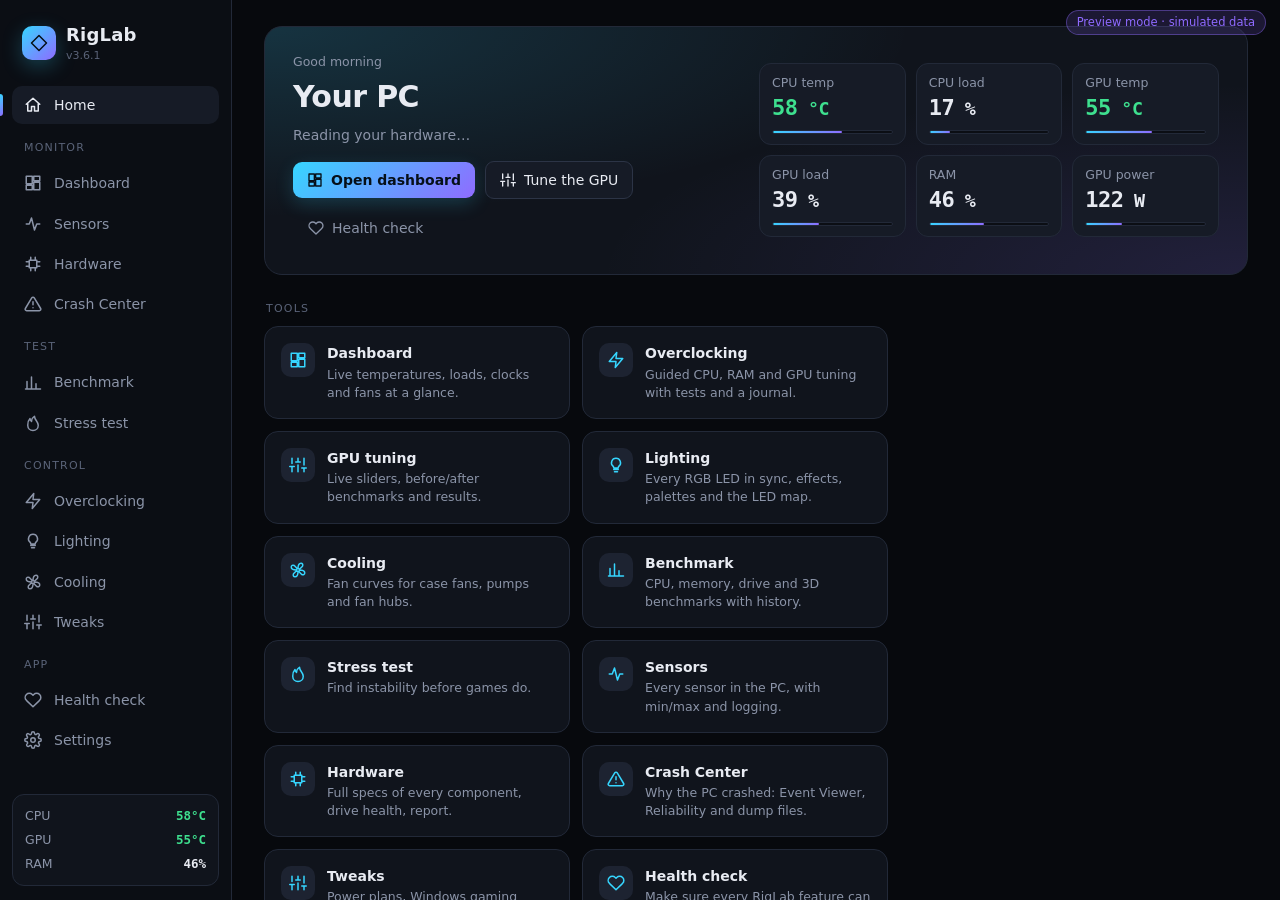
==== riglab/web/index.html @ 339cccaa "Import RigLab 3.6.1 and add CI and release pipelines Co-Authored-By: Claude Fable 5.2 <noreply@anthr" ====
<!DOCTYPE html>
<html lang="en">
<head>
<meta charset="utf-8">
<meta name="viewport" content="width=device-width, initial-scale=1">
<title>RigLab</title>
<link rel="stylesheet" href="app.css">
<script>
/* apply the saved theme before anything is drawn (no flash of the wrong theme) */
try { const t = JSON.parse(localStorage.getItem("riglab.theme") || "{}"); const m = t.theme === "system" ? (matchMedia("(prefers-color-scheme: light)").matches ? "light" : "dark") : (t.theme || "dark");
  document.documentElement.dataset.theme = m; document.documentElement.dataset.accent = t.accent || "cyan"; } catch (e) { document.documentElement.dataset.theme = "dark"; }
</script>
</head>
<body>
<script src="js/ui.js"></script>
<script src="js/demo.js"></script>
<script src="js/app.js"></script>
<script src="js/pages_home.js"></script>
<script src="js/pages_monitor.js"></script>
<script src="js/pages_tests.js"></script>
<script src="js/fx.js"></script>
<script src="js/pages_lighting.js"></script>
<script src="js/ledmap.js"></script>
<script src="js/pages_cooling.js"></script>
<script src="js/pages_system.js"></script>
<script src="js/pages_gputune.js"></script>
<script src="js/pages_oc.js"></script>
<script src="js/pages_crash.js"></script>
</body>
</html>
---- riglab/web/app.css ----
/* RigLab interface. Colours live in variables: dark is the default, [data-theme=light] and [data-accent=…] re-theme everything. */
:root {
  --bg: #07090d;
  --bg-2: #0b0e14;
  --panel: #10141c;
  --panel-2: #161b26;
  --panel-3: #1d2331;
  --line: #222938;
  --line-2: #2c3446;
  --text: #e8ebf2;
  --muted: #8b94a8;
  --faint: #5a6378;
  --accent: #36d6ff;
  --accent-2: #8f6bff;
  --accent-grad: linear-gradient(135deg, var(--accent) 0%, var(--accent-2) 100%);
  --accent-rgb: 54, 214, 255;
  --accent-2-rgb: 143, 107, 255;
  --on-accent: #061018;
  --good-rgb: 62, 224, 143;
  --warn-rgb: 255, 192, 70;
  --bad-rgb: 255, 92, 108;
  --bad-text: #ffb3bb;
  --card-glow: 0 0 0 1px rgba(var(--accent-rgb), .25);
  color-scheme: dark;
  --good: #3ee08f;
  --warn: #ffc046;
  --bad: #ff5c6c;
  --radius: 14px;
  --radius-s: 9px;
  --shadow: 0 10px 30px rgba(0, 0, 0, .35);
  --font: "Segoe UI Variable Text", "Segoe UI", Inter, system-ui, sans-serif;
  --mono: "Cascadia Mono", Consolas, ui-monospace, monospace;
}

* { box-sizing: border-box; }
html, body { margin: 0; height: 100%; background: var(--bg); color: var(--text); font: 14px/1.45 var(--font);
  -webkit-font-smoothing: antialiased; overflow: hidden; user-select: none; }
button, input, select { font: inherit; color: inherit; }
::-webkit-scrollbar { width: 10px; height: 10px; }
::-webkit-scrollbar-thumb { background: var(--line-2); border-radius: 10px; border: 2px solid var(--bg); }
::-webkit-scrollbar-track { background: transparent; }

/* ---------------------------------------------------------------- shell */
.shell { display: grid; grid-template-columns: 232px 1fr; height: 100vh; }
.sidebar { background: var(--bg-2); border-right: 1px solid var(--line); display: flex; flex-direction: column;
  padding: 18px 12px 14px; gap: 2px; }
.brand { display: flex; align-items: center; gap: 10px; padding: 4px 10px 20px; }
.brand-mark { width: 34px; height: 34px; border-radius: 10px; background: var(--accent-grad); display: grid;
  place-items: center; box-shadow: 0 6px 20px rgba(var(--accent-rgb), .25); }
.brand-mark svg { width: 18px; height: 18px; color: var(--on-accent); }
.brand-name { font-weight: 700; font-size: 18px; letter-spacing: .2px; }
.brand-ver { color: var(--faint); font-size: 11px; }
.nav-label { color: var(--faint); font-size: 11px; text-transform: uppercase; letter-spacing: 1.2px;
  padding: 14px 12px 6px; }
.nav { display: flex; align-items: center; gap: 12px; padding: 9px 12px; border-radius: 10px; cursor: pointer;
  color: var(--muted); transition: background .15s, color .15s; position: relative; }
.nav svg { width: 18px; height: 18px; flex: none; }
.nav:hover { background: var(--panel); color: var(--text); }
.nav.active { background: var(--panel-2); color: var(--text); }
.nav.active::before { content: ""; position: absolute; left: -12px; top: 8px; bottom: 8px; width: 3px;
  border-radius: 0 3px 3px 0; background: var(--accent-grad); }
.nav .dot { margin-left: auto; width: 8px; height: 8px; border-radius: 50%; background: var(--bad);
  box-shadow: 0 0 8px var(--bad); }
.side-foot { margin-top: auto; padding: 12px; border-radius: 12px; background: var(--panel); border: 1px solid var(--line);
  display: grid; gap: 6px; font-size: 12.5px; }
.side-foot .row { display: flex; justify-content: space-between; }
.side-foot .k { color: var(--muted); }
.side-foot .v { font-family: var(--mono); font-weight: 600; }

.main { overflow-y: auto; overflow-x: hidden; }
.page { padding: 26px 32px 40px; max-width: 1500px; margin: 0 auto; animation: fade .25s ease; }
@keyframes fade { from { opacity: 0; transform: translateY(6px); } to { opacity: 1; transform: none; } }
.page-head { display: flex; align-items: flex-end; gap: 16px; margin-bottom: 20px; }
.page-head h1 { margin: 0; font-size: 26px; font-weight: 700; letter-spacing: -.2px; }
.page-head p { margin: 4px 0 0; color: var(--muted); max-width: 760px; }
.page-head .actions { margin-left: auto; display: flex; gap: 8px; }

/* ---------------------------------------------------------------- layout helpers */
.grid { display: grid; gap: 16px; }
.g2 { grid-template-columns: repeat(2, minmax(0, 1fr)); }
.g3 { grid-template-columns: repeat(3, minmax(0, 1fr)); }
.g4 { grid-template-columns: repeat(4, minmax(0, 1fr)); }
.row { display: flex; align-items: center; gap: 10px; }
.row.wrap { flex-wrap: wrap; }
.spacer { flex: 1; }
.stack { display: grid; gap: 10px; }
.mt { margin-top: 16px; }
.muted { color: var(--muted); }
.faint { color: var(--faint); }
.small { font-size: 12.5px; }
.mono { font-family: var(--mono); }
.hide { display: none !important; }

/* ---------------------------------------------------------------- cards */
.card { background: var(--panel); border: 1px solid var(--line); border-radius: var(--radius); padding: 18px; position: relative; }
.card.flush { padding: 0; overflow: hidden; }
.card h3 { margin: 0 0 4px; font-size: 15px; font-weight: 650; display: flex; align-items: center; gap: 8px; }
.card h3 svg { width: 16px; height: 16px; color: var(--accent); }
.card .sub { color: var(--muted); font-size: 12.5px; margin-bottom: 12px; }
.card-head { display: flex; align-items: center; gap: 10px; margin-bottom: 12px; }
.card-head h3 { margin: 0; }
.card-head .spacer + * { margin-left: auto; }
.glow { box-shadow: 0 0 0 1px rgba(var(--accent-rgb), .25), 0 10px 40px rgba(var(--accent-rgb), .08); }

/* ---------------------------------------------------------------- buttons & inputs */
.btn { display: inline-flex; align-items: center; gap: 8px; padding: 8px 14px; border-radius: var(--radius-s);
  background: var(--panel-2); border: 1px solid var(--line-2); cursor: pointer; transition: .15s; white-space: nowrap; }
.btn:hover { border-color: var(--accent); background: var(--panel-3); }
.btn:disabled { opacity: .45; pointer-events: none; }
.btn svg { width: 16px; height: 16px; }
.btn.primary { background: var(--accent-grad); color: var(--on-accent); border: none; font-weight: 650;
  box-shadow: 0 6px 18px rgba(var(--accent-rgb), .18); }
.btn.primary:hover { filter: brightness(1.08); }
.btn.danger { background: rgba(var(--bad-rgb), .12); border-color: rgba(var(--bad-rgb), .4); color: var(--bad-text); }
.btn.ghost { background: transparent; border-color: transparent; color: var(--muted); }
.btn.ghost:hover { color: var(--text); background: var(--panel-2); }
.btn.big { padding: 12px 22px; font-size: 15px; border-radius: 12px; }
.btn.sm { padding: 5px 10px; font-size: 12.5px; }

input[type=text], input[type=number], select { background: var(--bg-2); border: 1px solid var(--line-2);
  border-radius: var(--radius-s); padding: 8px 10px; outline: none; min-width: 0; }
input[type=text]:focus, input[type=number]:focus, select:focus { border-color: var(--accent); }
select option { background: var(--panel-2); }
.search { position: relative; flex: 1; }
.search input { width: 100%; padding-left: 34px; }
.search svg { position: absolute; left: 10px; top: 50%; translate: 0 -50%; width: 16px; color: var(--faint); }

/* toggle switch */
.switch { position: relative; width: 40px; height: 22px; flex: none; cursor: pointer; }
.switch input { display: none; }
.switch span { position: absolute; inset: 0; border-radius: 22px; background: var(--line-2); transition: .2s; }
.switch span::after { content: ""; position: absolute; width: 16px; height: 16px; left: 3px; top: 3px; border-radius: 50%;
  background: #fff; transition: .2s; }
.switch input:checked + span { background: var(--accent); }
.switch input:checked + span::after { transform: translateX(18px); }
.switch input:disabled + span { opacity: .4; }

/* range slider */
input[type=range] { -webkit-appearance: none; appearance: none; width: 100%; height: 6px; border-radius: 6px;
  background: var(--line-2); outline: none; cursor: pointer; }
input[type=range]::-webkit-slider-thumb { -webkit-appearance: none; width: 18px; height: 18px; border-radius: 50%;
  background: #fff; border: 3px solid var(--accent); box-shadow: 0 2px 8px rgba(0,0,0,.4); }
.slider-row { display: grid; grid-template-columns: 90px 1fr 52px; align-items: center; gap: 12px; }
.slider-row .val { text-align: right; font-family: var(--mono); color: var(--muted); }

/* chips / segmented */
.chips { display: flex; gap: 6px; flex-wrap: wrap; }
.chip { padding: 5px 12px; border-radius: 20px; border: 1px solid var(--line-2); color: var(--muted); cursor: pointer;
  font-size: 12.5px; transition: .15s; }
.chip:hover { color: var(--text); }
.chip.on { background: rgba(var(--accent-rgb), .12); border-color: var(--accent); color: var(--text); }
.pill { white-space: nowrap; display: inline-flex; align-items: center; gap: 6px; padding: 2px 10px; border-radius: 20px; font-size: 12px;
  font-weight: 600; background: var(--panel-3); color: var(--muted); }
.pill.good { background: rgba(var(--good-rgb), .12); color: var(--good); }
.pill.warn { background: rgba(var(--warn-rgb), .12); color: var(--warn); }
.pill.bad { background: rgba(var(--bad-rgb), .12); color: var(--bad); }
.pill.info { background: rgba(var(--accent-rgb), .12); color: var(--accent); }

/* banners */
.banner { display: flex; align-items: center; gap: 14px; padding: 12px 16px; border-radius: 12px; margin-bottom: 16px;
  background: rgba(var(--warn-rgb), .08); border: 1px solid rgba(var(--warn-rgb), .3); }
.banner.bad { background: rgba(var(--bad-rgb), .08); border-color: rgba(var(--bad-rgb), .35); }
.banner.info { background: rgba(var(--accent-rgb), .06); border-color: rgba(var(--accent-rgb), .25); }
.banner.warn { background: rgba(var(--warn-rgb), .08); border-color: rgba(var(--warn-rgb), .35); }
.banner.warn > svg { color: var(--warn); }
.banner.good { background: rgba(var(--good-rgb), .07); border-color: rgba(var(--good-rgb), .3); }
.banner.good > svg { color: var(--good); }
.banner.bad > svg { color: var(--bad); }
.banner svg { width: 20px; height: 20px; flex: none; }
.banner .txt { flex: 1; }
.banner b { font-weight: 650; }

/* ---------------------------------------------------------------- dashboard */
.hero { display: grid; grid-template-columns: 170px 1fr; gap: 18px; align-items: center; }
.gauge { position: relative; width: 170px; height: 170px; }
.gauge svg { width: 100%; height: 100%; transform: rotate(135deg); }
.gauge .g-val { position: absolute; inset: 0; display: grid; place-content: center; text-align: center; }
.gauge .g-num { font-size: 36px; font-weight: 700; letter-spacing: -1px; line-height: 1; }
.gauge .g-unit { font-size: 13px; color: var(--muted); margin-top: 4px; }
.hero-name { font-size: 12.5px; color: var(--muted); margin-bottom: 10px; white-space: nowrap; overflow: hidden;
  text-overflow: ellipsis; }
.kv3 { display: grid; grid-template-columns: repeat(3, 1fr); gap: 10px; margin-bottom: 10px; }
.kv { background: var(--bg-2); border: 1px solid var(--line); border-radius: 10px; padding: 9px 12px; }
.kv .k { font-size: 11.5px; color: var(--muted); text-transform: uppercase; letter-spacing: .6px; }
.kv .v { font-size: 19px; font-weight: 650; font-family: var(--mono); margin-top: 2px; white-space: nowrap; }
.kv .v small { font-size: 12px; color: var(--muted); font-weight: 500; margin-left: 2px; }
canvas.spark { width: 100%; height: 54px; display: block; }
canvas.chart { width: 100%; display: block; }
.bar { height: 10px; border-radius: 10px; background: var(--bg-2); overflow: hidden; border: 1px solid var(--line); }
.bar > i { display: block; height: 100%; border-radius: 10px; background: var(--accent-grad); transition: width .6s; }
.stat-big { font-size: 28px; font-weight: 700; font-family: var(--mono); letter-spacing: -.5px; }
.quick { display: grid; grid-template-columns: repeat(2, 1fr); gap: 10px; }
.quick .btn { justify-content: flex-start; padding: 12px 14px; }
.fanmini { display: grid; gap: 8px; }
.fanmini .r { display: grid; grid-template-columns: 1fr 70px 46px; gap: 10px; align-items: center; font-size: 13px; }
.fanmini .r .bar { height: 6px; }

/* ---------------------------------------------------------------- tables */
table.t { width: 100%; border-collapse: collapse; }
table.t th { text-align: left; font-size: 11.5px; color: var(--faint); text-transform: uppercase; letter-spacing: .7px;
  font-weight: 600; padding: 8px 12px; border-bottom: 1px solid var(--line); position: sticky; top: 0; background: var(--panel); z-index: 1; }
table.t td { padding: 8px 12px; border-bottom: 1px solid rgba(34, 41, 56, .6); }
table.t tr.click { cursor: pointer; }
table.t tr.click:hover td { background: var(--panel-2); }
table.t tr.sel td { background: rgba(var(--accent-rgb), .07); }
table.t td.num { font-family: var(--mono); text-align: right; white-space: nowrap; }
table.t tr.group td { background: var(--bg-2); font-weight: 650; color: var(--text); padding-top: 12px; font-size: 13px; }
table.t tr.sub td { color: var(--faint); font-size: 11.5px; text-transform: uppercase; letter-spacing: .7px; padding: 8px 12px 4px; border: none; }

.split { display: grid; grid-template-columns: minmax(0, 1.5fr) minmax(320px, 1fr); gap: 16px; align-items: start; }
.scroll-box { max-height: calc(100vh - 220px); overflow: auto; }
.sticky { position: sticky; top: 0; }

/* hardware */
.spec { display: grid; grid-template-columns: 150px 1fr; gap: 6px 14px; font-size: 13.5px; }
.spec .k { color: var(--muted); }
.spec .v { word-break: break-word; user-select: text; }
.spec-sep { grid-column: 1 / -1; height: 1px; background: var(--line); margin: 6px 0; }
.icon-badge { width: 34px; height: 34px; border-radius: 10px; display: grid; place-items: center; background: var(--panel-3); flex: none; }
.icon-badge svg { width: 18px; height: 18px; color: var(--accent); }

/* ---------------------------------------------------------------- benchmark / stress */
.test-cards { display: grid; grid-template-columns: repeat(4, 1fr); gap: 12px; }
.test-card { border: 1px solid var(--line-2); border-radius: 12px; padding: 14px; cursor: pointer; background: var(--bg-2);
  transition: .15s; display: grid; gap: 6px; }
.test-card:hover { border-color: var(--muted); }
.test-card.on { border-color: var(--accent); background: rgba(var(--accent-rgb), .06); }
.test-card .top { display: flex; align-items: center; gap: 10px; }
.test-card .check { margin-left: auto; width: 20px; height: 20px; border-radius: 6px; border: 2px solid var(--line-2); display: grid; place-items: center; }
.test-card.on .check { background: var(--accent); border-color: var(--accent); }
.test-card.on .check::after { content: ""; width: 9px; height: 5px; border: 2.5px solid var(--on-accent); border-top: 0; border-right: 0; transform: rotate(-45deg) translate(1px, -1px); }
.progress { height: 8px; border-radius: 8px; background: var(--bg-2); overflow: hidden; }
.progress > i { display: block; height: 100%; width: 0; background: var(--accent-grad); transition: width .4s; }
.delta.up { color: var(--good); } .delta.down { color: var(--bad); }
.verdict { display: flex; gap: 16px; align-items: center; padding: 18px; border-radius: 14px; }
.verdict .big { font-size: 22px; font-weight: 750; }
.verdict.pass { background: rgba(var(--good-rgb), .08); border: 1px solid rgba(var(--good-rgb), .35); }
.verdict.warn { background: rgba(var(--warn-rgb), .08); border: 1px solid rgba(var(--warn-rgb), .35); }
.verdict.fail { background: rgba(var(--bad-rgb), .08); border: 1px solid rgba(var(--bad-rgb), .35); }
.legend { display: flex; gap: 16px; font-size: 12.5px; color: var(--muted); }
.legend i { display: inline-block; width: 12px; height: 3px; border-radius: 2px; margin-right: 6px; vertical-align: middle; }

/* ---------------------------------------------------------------- lighting */
.light-layout { display: grid; grid-template-columns: 290px minmax(0, 1fr) 320px; gap: 16px; align-items: start; }
.dev { display: grid; grid-template-columns: 34px 1fr auto; gap: 10px; align-items: center; padding: 10px; border-radius: 12px;
  border: 1px solid transparent; cursor: pointer; transition: .15s; }
.dev:hover { background: var(--panel-2); }
.dev.sel { border-color: var(--line-2); background: var(--panel-2); }
.dev .name { font-weight: 600; font-size: 13px; line-height: 1.25; }
.dev .meta { font-size: 11.5px; color: var(--muted); }
.dev canvas { grid-column: 2 / 4; width: 100%; height: 8px; border-radius: 4px; }
.dev .switch { transform: scale(.85); }
.stage { border-radius: var(--radius); padding: 22px; background: radial-gradient(ellipse at 50% 120%, rgba(143,107,255,.12), transparent 60%), var(--panel); border: 1px solid var(--line); }
.stage canvas { width: 100%; height: 70px; display: block; border-radius: 10px; }
.stage-title { display: flex; align-items: baseline; gap: 10px; margin-bottom: 14px; }
.stage-title .eff { font-size: 22px; font-weight: 700; }
.effects { display: grid; grid-template-columns: repeat(auto-fill, minmax(138px, 1fr)); gap: 10px; }
.eff-group { grid-column: 1 / -1; margin: 6px 0 -2px; font-size: 13px; }
.eff-group:first-child { margin-top: 0; }
.eff-card { border: 1px solid var(--line); border-radius: 12px; padding: 10px; cursor: pointer; background: var(--bg-2); transition: .15s; }
.eff-card:hover { border-color: var(--line-2); transform: translateY(-2px); }
.eff-card.on { border-color: var(--accent); box-shadow: 0 0 0 1px var(--accent), 0 8px 24px rgba(var(--accent-rgb), .12); }
.eff-card canvas { width: 100%; height: 44px; border-radius: 8px; display: block; background: #000; }
.eff-card .n { font-weight: 600; font-size: 13px; margin-top: 8px; }
.eff-card .d { font-size: 11.5px; color: var(--muted); line-height: 1.3; }
.wheel-wrap { display: grid; place-items: center; padding: 6px 0 12px; }
.wheel { position: relative; width: 236px; height: 236px; cursor: crosshair; }
.wheel canvas { width: 236px; height: 236px; border-radius: 50%; }
.wheel .knob { position: absolute; width: 22px; height: 22px; border-radius: 50%; border: 3px solid #fff;
  box-shadow: 0 0 0 1px rgba(0,0,0,.4), 0 3px 10px rgba(0,0,0,.5); translate: -50% -50%; pointer-events: none; }
.swatches { display: grid; grid-template-columns: repeat(8, 1fr); gap: 8px; }
.sw { aspect-ratio: 1; border-radius: 8px; cursor: pointer; border: 2px solid transparent; transition: .12s; }
.sw:hover { transform: scale(1.1); }
.sw.on { border-color: #fff; }
.color-tabs { display: grid; grid-template-columns: 1fr 1fr; gap: 6px; background: var(--bg-2); padding: 4px; border-radius: 10px; margin-bottom: 10px; }
.color-tabs div { display: flex; align-items: center; justify-content: center; gap: 8px; padding: 6px; border-radius: 7px; cursor: pointer; color: var(--muted); font-size: 13px; }
.color-tabs div.on { background: var(--panel-3); color: var(--text); }
.color-tabs i { width: 14px; height: 14px; border-radius: 4px; display: inline-block; }
.hexrow { display: grid; grid-template-columns: 42px 1fr; gap: 10px; align-items: center; }
.hexrow .cur { height: 38px; border-radius: 9px; border: 1px solid var(--line-2); }
.hexrow input { font-family: var(--mono); text-transform: uppercase; }

/* ---------------------------------------------------------------- cooling */
.fan-list { display: grid; gap: 8px; }
.fan-item { display: grid; grid-template-columns: 38px 1fr auto; gap: 12px; align-items: center; padding: 12px; border-radius: 12px;
  border: 1px solid var(--line); background: var(--bg-2); cursor: pointer; transition: .15s; }
.fan-item:hover { border-color: var(--line-2); }
.fan-item.sel { border-color: var(--accent); background: rgba(var(--accent-rgb), .05); }
.fan-item .spin { width: 30px; height: 30px; color: var(--accent); }
.fan-item .spin.go { animation: spin linear infinite; }
@keyframes spin { to { transform: rotate(360deg); } }
.fan-item .rpm { font-family: var(--mono); font-weight: 650; text-align: right; }
.curve-box { position: relative; }
.curve-box canvas { width: 100%; height: 300px; display: block; cursor: grab; }

/* ---------------------------------------------------------------- tweaks / settings / health */
.opt { display: grid; grid-template-columns: 1fr auto; gap: 14px; align-items: center; padding: 14px 0; border-bottom: 1px solid var(--line); }
.opt:last-child { border-bottom: 0; padding-bottom: 0; }
.opt:first-of-type { padding-top: 4px; }
.opt .t { font-weight: 600; }
.opt .d { color: var(--muted); font-size: 12.5px; margin-top: 2px; }
.plans { display: grid; grid-template-columns: repeat(auto-fill, minmax(180px, 1fr)); gap: 10px; }
.plan { padding: 12px 14px; border: 1px solid var(--line-2); border-radius: 12px; cursor: pointer; background: var(--bg-2); }
.plan.on { border-color: var(--accent); background: rgba(var(--accent-rgb), .06); }
.plan .n { font-weight: 600; }
.check-item { display: grid; grid-template-columns: 34px 1fr auto; gap: 14px; align-items: center; padding: 14px 0; border-bottom: 1px solid var(--line); }
.check-item:last-child { border: 0; }
.st { width: 30px; height: 30px; border-radius: 50%; display: grid; place-items: center; }
.st svg { width: 16px; height: 16px; }
.st.ok { background: rgba(var(--good-rgb), .14); color: var(--good); }
.st.bad { background: rgba(var(--bad-rgb), .14); color: var(--bad); }
.st.na { background: var(--panel-3); color: var(--muted); }

/* ---------------------------------------------------------------- toast & misc */
.toasts { position: fixed; right: 20px; bottom: 20px; display: grid; gap: 8px; z-index: 50; }
.toast { background: var(--panel-3); border: 1px solid var(--line-2); border-radius: 12px; padding: 11px 16px; box-shadow: var(--shadow);
  max-width: 380px; animation: fade .2s; }
.toast.bad { border-color: rgba(var(--bad-rgb), .5); }
.empty { text-align: center; padding: 34px 20px; color: var(--muted); }
.empty svg { width: 34px; height: 34px; color: var(--faint); margin-bottom: 8px; }
.spinner { width: 18px; height: 18px; border: 2.5px solid var(--line-2); border-top-color: var(--accent); border-radius: 50%; animation: spin .8s linear infinite; display: inline-block; }
.demo-tag { position: fixed; top: 10px; right: 14px; z-index: 60; font-size: 11.5px; padding: 3px 10px; border-radius: 20px;
  background: rgba(var(--accent-2-rgb), .16); color: var(--accent-2); border: 1px solid rgba(var(--accent-2-rgb), .4); }

@media (max-width: 1250px) {
  .light-layout { grid-template-columns: 260px 1fr; }
  .light-layout > :last-child { grid-column: 1 / -1; }
  .g4 { grid-template-columns: repeat(2, 1fr); }
  .test-cards { grid-template-columns: repeat(2, 1fr); }
}

pre.log { background: var(--bg); border: 1px solid var(--line); border-radius: 9px; padding: 10px 12px; margin: 8px 0 0;
  font: 12px/1.5 var(--mono); color: var(--muted); max-height: 220px; overflow: auto; white-space: pre-wrap; user-select: text; }
details summary { list-style: none; } details summary::before { content: '▸ '; } details[open] summary::before { content: '▾ '; }
.light-layout > *, .light-layout .stack > *, .dev > * { min-width: 0; }
.dev .name { overflow-wrap: anywhere; }

/* ---- live GPU tuning ---- */
.gt-row { padding: 12px 0; border-bottom: 1px solid var(--line); }
.gt-row:last-child { border-bottom: none; }
.gt-row.changed { background: linear-gradient(90deg, rgba(var(--accent-rgb), .07), transparent 70%); margin: 0 -16px; padding: 12px 16px; }
.gt-head { display: flex; align-items: baseline; gap: 10px; margin-bottom: 8px; }
.gt-head label { font-weight: 650; font-size: 14px; }
.gt-delta { font-family: var(--mono); font-size: 12px; color: var(--accent); }
.gt-ctl { display: grid; grid-template-columns: 40px 1fr 40px 92px 34px auto; gap: 8px; align-items: center; }
.gt-step { width: 40px; height: 40px; padding: 0; justify-content: center; font-size: 20px; line-height: 1; }
.gt-track { position: relative; }
.gt-track input[type=range] { height: 8px; }
.gt-track input[type=range]::-webkit-slider-thumb { width: 24px; height: 24px; }
.gt-track input[type=range]:focus-visible { outline: 2px solid var(--accent); outline-offset: 6px; }
.gt-stock { position: absolute; top: -9px; width: 2px; height: 26px; background: var(--warn); border-radius: 2px; pointer-events: none; transform: translateX(-1px); opacity: .8; }
.gt-num { width: 92px; font-family: var(--mono); text-align: right; padding: 8px; }
.gt-unit { color: var(--muted); font-size: 12px; }
.gt-help { margin-top: 6px; line-height: 1.6; }
.gt-live { display: grid; grid-template-columns: repeat(auto-fill, minmax(110px, 1fr)); gap: 10px; }
.gt-metric { background: var(--panel-2); border-radius: 10px; padding: 10px 12px; }
.gt-metric .stat-big { font-size: 22px; }
.gt-metric small { font-size: 11px; color: var(--muted); }
.btn:focus-visible, select:focus-visible, input:focus-visible { outline: 2px solid var(--accent); outline-offset: 2px; }
.gt-setup-row { display: grid; grid-template-columns: 30px minmax(0, 1fr) auto; gap: 12px; align-items: center; padding: 10px 0; border-bottom: 1px solid var(--line); }
.gt-setup-row:first-of-type { margin-top: 10px; }
.gt-setup-row:last-of-type { border-bottom: none; }
.gt-inline { margin-top: 16px; padding: 4px 16px 12px; background: var(--bg-2); border: 1px solid var(--line); border-radius: 12px; }

/* ================================================================ themes */
[data-theme="light"] {
  --bg: #eef1f6; --bg-2: #f7f8fb; --panel: #ffffff; --panel-2: #f2f4f8; --panel-3: #e7ebf2;
  --line: #dde2ea; --line-2: #c9d0dc; --text: #151a24; --muted: #5b6577; --faint: #8a93a5;
  --good: #12a35e; --warn: #c27c00; --bad: #d93348; --good-rgb: 18, 163, 94; --warn-rgb: 194, 124, 0; --bad-rgb: 217, 51, 72;
  --bad-text: #b3182d; --shadow: 0 8px 24px rgba(20, 30, 50, .08); color-scheme: light;
}
[data-theme="light"] .card { box-shadow: 0 1px 2px rgba(20, 30, 50, .05); }
[data-theme="light"] ::-webkit-scrollbar-thumb { border-color: var(--bg); }
[data-accent="cyan"]    { --accent: #36d6ff; --accent-2: #8f6bff; --accent-rgb: 54, 214, 255; --accent-2-rgb: 143, 107, 255; --on-accent: #061018; }
[data-accent="violet"]  { --accent: #a37bff; --accent-2: #ff5fb8; --accent-rgb: 163, 123, 255; --accent-2-rgb: 255, 95, 184; --on-accent: #12051f; }
[data-accent="emerald"] { --accent: #2fe0a0; --accent-2: #2fb5ff; --accent-rgb: 47, 224, 160; --accent-2-rgb: 47, 181, 255; --on-accent: #03140d; }
[data-accent="amber"]   { --accent: #ffb636; --accent-2: #ff6b3d; --accent-rgb: 255, 182, 54; --accent-2-rgb: 255, 107, 61; --on-accent: #1a0e00; }
[data-accent="crimson"] { --accent: #ff4d6d; --accent-2: #ff9a3d; --accent-rgb: 255, 77, 109; --accent-2-rgb: 255, 154, 61; --on-accent: #1a0308; }
[data-accent="ocean"]   { --accent: #4d8dff; --accent-2: #36d6ff; --accent-rgb: 77, 141, 255; --accent-2-rgb: 54, 214, 255; --on-accent: #030b1a; }
[data-accent="mono"]    { --accent: #c7cedb; --accent-2: #7d8799; --accent-rgb: 199, 206, 219; --accent-2-rgb: 125, 135, 153; --on-accent: #0b0e14; }
[data-theme="light"][data-accent="cyan"]    { --accent: #0098c7; --accent-rgb: 0, 152, 199; --accent-2: #6b47e8; --accent-2-rgb: 107, 71, 232; --on-accent: #fff; }
[data-theme="light"][data-accent="violet"]  { --accent: #7c4dff; --accent-rgb: 124, 77, 255; --accent-2: #e0389a; --on-accent: #fff; }
[data-theme="light"][data-accent="emerald"] { --accent: #0f9f6e; --accent-rgb: 15, 159, 110; --accent-2: #0b84c6; --on-accent: #fff; }
[data-theme="light"][data-accent="amber"]   { --accent: #d98400; --accent-rgb: 217, 132, 0; --accent-2: #e2531f; --on-accent: #fff; }
[data-theme="light"][data-accent="crimson"] { --accent: #d92b4b; --accent-rgb: 217, 43, 75; --accent-2: #e07a14; --on-accent: #fff; }
[data-theme="light"][data-accent="ocean"]   { --accent: #2563eb; --accent-rgb: 37, 99, 235; --accent-2: #0891b2; --on-accent: #fff; }
[data-theme="light"][data-accent="mono"]    { --accent: #2b3240; --accent-rgb: 43, 50, 64; --accent-2: #6b7385; --on-accent: #fff; }
.theme-swatch { width: 54px; height: 54px; border-radius: 14px; cursor: pointer; border: 2px solid var(--line); display: grid; place-items: center; position: relative; }
.theme-swatch.on { border-color: var(--text); box-shadow: 0 0 0 3px rgba(var(--accent-rgb), .25); }
.theme-mode { flex: 1; min-width: 120px; padding: 14px; border-radius: 12px; border: 2px solid var(--line); cursor: pointer; background: var(--panel-2); text-align: center; }
.theme-mode.on { border-color: var(--accent); }
.theme-mode .pv { height: 46px; border-radius: 8px; margin-bottom: 8px; border: 1px solid var(--line-2); }
/* ---------------------------------------------------------------- home */
.home-hero { display: grid; grid-template-columns: minmax(0, 1fr) minmax(320px, 460px); gap: 24px; align-items: center; padding: 26px 28px;
  border-radius: 18px; border: 1px solid var(--line); margin-bottom: 22px;
  background: radial-gradient(120% 140% at 0% 0%, rgba(var(--accent-rgb), .16), transparent 55%), radial-gradient(120% 140% at 100% 100%, rgba(var(--accent-2-rgb), .14), transparent 55%), var(--panel); }
.home-title { font-size: 30px; margin: 4px 0 6px; letter-spacing: -.02em; }
.home-gauges { display: grid; grid-template-columns: repeat(3, 1fr); gap: 10px; }
.home-gauge { background: var(--panel-2); border: 1px solid var(--line); border-radius: 12px; padding: 10px 12px; }
.home-gauge .stat-big { font-size: 22px; }
.home-gauge .bar { margin-top: 6px; height: 4px; }
.home-grid { display: grid; grid-template-columns: minmax(0, 1fr) 340px; gap: 20px; align-items: start; }
.home-tiles { display: grid; grid-template-columns: repeat(auto-fill, minmax(250px, 1fr)); gap: 12px; }
.home-tile { display: grid; grid-template-columns: auto minmax(0, 1fr); gap: 12px; padding: 16px; border-radius: 14px; background: var(--panel);
  border: 1px solid var(--line); cursor: pointer; transition: .15s; }
.home-tile:hover, .home-tile:focus-visible { border-color: rgba(var(--accent-rgb), .6); transform: translateY(-1px); box-shadow: var(--shadow); outline: none; }
.home-tile b { display: block; margin-bottom: 2px; }
.home-tile-status { margin-top: 8px; font-size: 12px; color: var(--muted); font-family: var(--mono); }
.home-tile-status:empty { display: none; }
.home-tile-status.good { color: var(--good); } .home-tile-status.warn { color: var(--warn); } .home-tile-status.bad { color: var(--bad); }
.home-kpis { display: grid; grid-template-columns: repeat(4, 1fr); gap: 8px; }
.home-kpis .stat-big { font-size: 20px; }
@media (max-width: 1250px) { .home-grid { grid-template-columns: 1fr; } .home-hero { grid-template-columns: 1fr; } }
/* ---------------------------------------------------------------- GPU results */
.gr-kpis { display: grid; grid-template-columns: repeat(auto-fill, minmax(150px, 1fr)); gap: 10px; }
.gr-kpi { background: var(--panel); border: 1px solid var(--line); border-radius: 12px; padding: 12px 14px; }
.gr-kpi.gr-hero { background: linear-gradient(135deg, rgba(var(--accent-rgb), .16), rgba(var(--accent-2-rgb), .12)); border-color: rgba(var(--accent-rgb), .45); }
.gr-kpi .stat-big { font-size: 24px; }
.gr-kpi small { font-size: 12px; color: var(--muted); }
.gr-delta { display: inline-block; margin-top: 4px; font: 12px var(--mono); padding: 1px 6px; border-radius: 6px; background: var(--panel-2); color: var(--muted); }
.gr-delta.good { color: var(--good); background: rgba(var(--good-rgb), .12); }
.gr-delta.bad { color: var(--bad); background: rgba(var(--bad-rgb), .12); }
.gr-issue { display: grid; grid-template-columns: 30px minmax(0, 1fr); gap: 12px; padding: 12px; border-radius: 12px; border: 1px solid var(--line); background: var(--panel-2); }
.gr-issue .gr-ico { width: 30px; height: 30px; border-radius: 9px; display: grid; place-items: center; }
.gr-issue .gr-ico svg { width: 16px; height: 16px; }
.gr-issue.bad { border-color: rgba(var(--bad-rgb), .45); } .gr-issue.bad .gr-ico { background: rgba(var(--bad-rgb), .15); color: var(--bad); }
.gr-issue.warn { border-color: rgba(var(--warn-rgb), .4); } .gr-issue.warn .gr-ico { background: rgba(var(--warn-rgb), .15); color: var(--warn); }
.gr-issue.info .gr-ico { background: rgba(var(--accent-rgb), .14); color: var(--accent); }
.gr-issue.good .gr-ico { background: rgba(var(--good-rgb), .14); color: var(--good); }
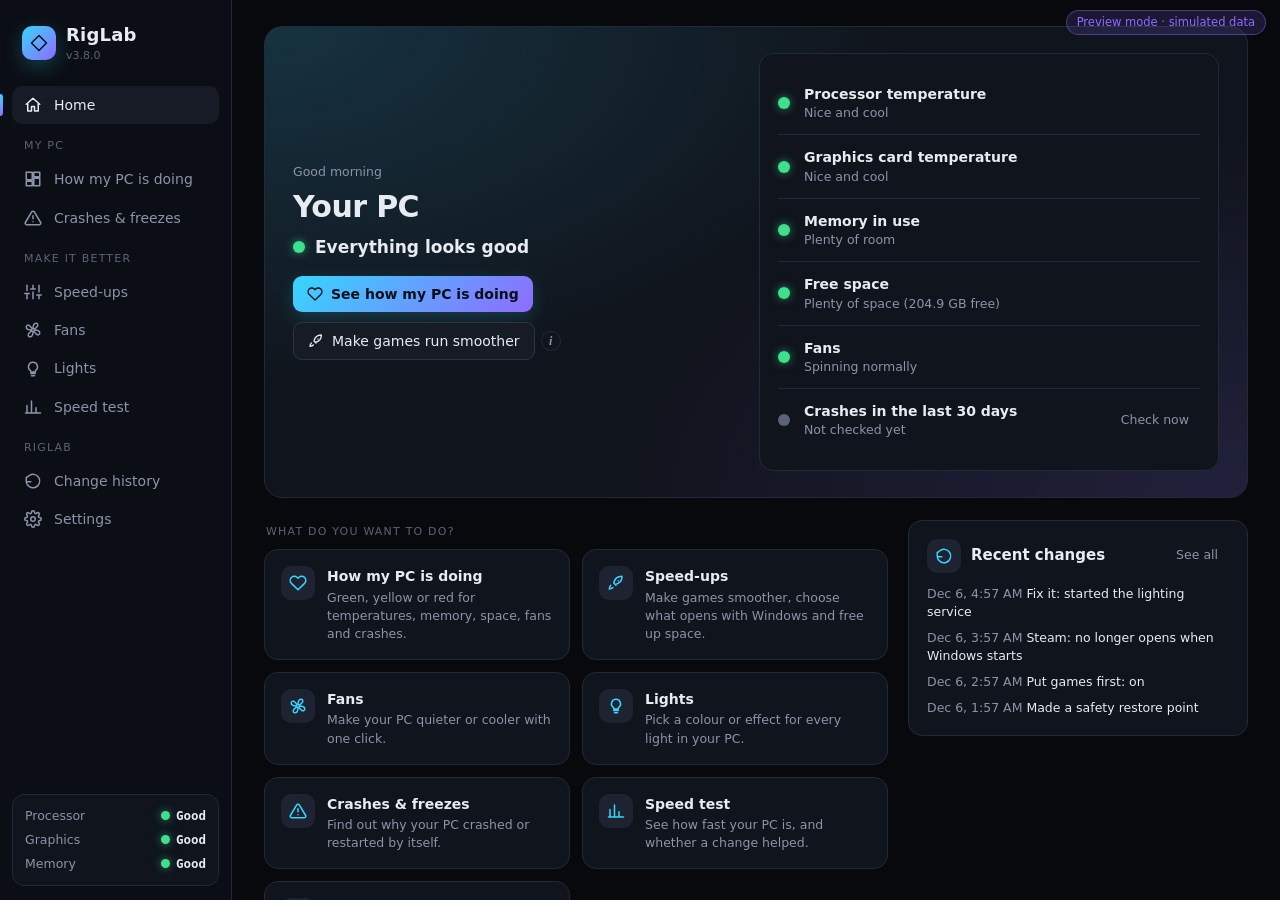
==== commit 83cd6ce1: "Simple view by default: plain words, traffic lights, info cards, safety backups and change history (" ====
--- a/riglab/web/index.html
+++ b/riglab/web/index.html
@@ -13,6 +13,8 @@
 </head>
 <body>
 <script src="js/ui.js"></script>
+<script src="js/explain_data.js"></script>
+<script src="js/simple.js"></script>
 <script src="js/demo.js"></script>
 <script src="js/app.js"></script>
 <script src="js/pages_home.js"></script>
@@ -26,5 +28,6 @@
 <script src="js/pages_gputune.js"></script>
 <script src="js/pages_oc.js"></script>
 <script src="js/pages_crash.js"></script>
+<script src="js/pages_history.js"></script>
 </body>
 </html>
--- a/riglab/web/app.css
+++ b/riglab/web/app.css
@@ -427,3 +427,44 @@
 .gr-issue.warn { border-color: rgba(var(--warn-rgb), .4); } .gr-issue.warn .gr-ico { background: rgba(var(--warn-rgb), .15); color: var(--warn); }
 .gr-issue.info .gr-ico { background: rgba(var(--accent-rgb), .14); color: var(--accent); }
 .gr-issue.good .gr-ico { background: rgba(var(--good-rgb), .14); color: var(--good); }
+
+/* ---------------------------------------------------------------- Simple view (traffic lights, ⓘ cards, dialogs) */
+.tl { display: inline-block; width: 12px; height: 12px; border-radius: 50%; flex: none; background: var(--faint); }
+.tl.good { background: var(--good); box-shadow: 0 0 8px rgba(var(--good-rgb), .6); }
+.tl.warn { background: var(--warn); box-shadow: 0 0 8px rgba(var(--warn-rgb), .6); }
+.tl.bad { background: var(--bad); box-shadow: 0 0 8px rgba(var(--bad-rgb), .6); }
+.tl-row { display: grid; grid-template-columns: auto 1fr auto; gap: 14px; align-items: center; padding: 12px 0; border-bottom: 1px solid var(--line); }
+.tl-row:last-child { border-bottom: 0; }
+.tl-name { font-weight: 600; }
+.tl-legend { display: flex; gap: 16px; flex-wrap: wrap; font-size: 12.5px; color: var(--muted); }
+.tl-legend span { display: inline-flex; align-items: center; gap: 6px; }
+.ibtn { width: 20px; height: 20px; border-radius: 50%; border: 1px solid var(--line); background: transparent; color: var(--muted);
+  font: italic 700 12px/1 Georgia, serif; cursor: pointer; padding: 0; display: inline-flex; align-items: center; justify-content: center;
+  vertical-align: middle; flex: none; }
+.ibtn:hover, .ibtn:focus-visible { color: var(--accent); border-color: var(--accent); outline: none; }
+.act { display: inline-flex; align-items: center; gap: 6px; }
+details.more { margin-top: 16px; }
+details.more > summary { cursor: pointer; color: var(--muted); font-weight: 600; padding: 8px 0; user-select: none; }
+details.more > summary:hover { color: var(--text); }
+details.more > .more-body { margin-top: 8px; }
+.modal-bg { position: fixed; inset: 0; background: rgba(0, 0, 0, .55); display: flex; align-items: center; justify-content: center; z-index: 1000; padding: 20px; }
+.modal { background: var(--panel, var(--bg)); border: 1px solid var(--line); border-radius: 16px; padding: 22px 24px; max-width: 520px; width: 100%;
+  box-shadow: 0 20px 60px rgba(0, 0, 0, .45); }
+.modal h3 { margin: 0 0 14px; font-size: 18px; }
+.modal-body p { line-height: 1.6; margin: 0; }
+.modal-btns { display: flex; gap: 10px; justify-content: flex-end; margin-top: 20px; flex-wrap: wrap; }
+.info-card { display: grid; grid-template-columns: 150px 1fr; gap: 10px 14px; line-height: 1.5; }
+.info-k { color: var(--muted); font-size: 12.5px; padding-top: 2px; }
+.goal-grid { display: grid; grid-template-columns: repeat(auto-fill, minmax(230px, 1fr)); gap: 12px; }
+.goal { display: flex; align-items: center; gap: 12px; padding: 16px; border-radius: 14px; border: 1px solid var(--line);
+  background: var(--panel); cursor: pointer; text-align: left; color: inherit; font: inherit; font-weight: 600; }
+.goal:hover, .goal:focus-visible { border-color: var(--accent); outline: none; }
+.goal .icon-badge { flex: none; }
+.goal.on { border-color: var(--good); background: rgba(var(--good-rgb), .08); }
+.seg { display: inline-flex; border: 1px solid var(--line); border-radius: 10px; overflow: hidden; }
+.seg button { border: 0; background: transparent; color: var(--muted); padding: 8px 16px; cursor: pointer; font: inherit; }
+.seg button.on { background: rgba(var(--accent-rgb), .15); color: var(--accent); font-weight: 650; }
+.hist-row { display: grid; grid-template-columns: auto 1fr auto; gap: 14px; align-items: center; padding: 12px 0; border-bottom: 1px solid var(--line); }
+.hist-row:last-child { border-bottom: 0; }
+.hist-row.undone .hist-title { text-decoration: line-through; color: var(--muted); }
+.side-foot .tl { width: 9px; height: 9px; margin-right: 6px; }
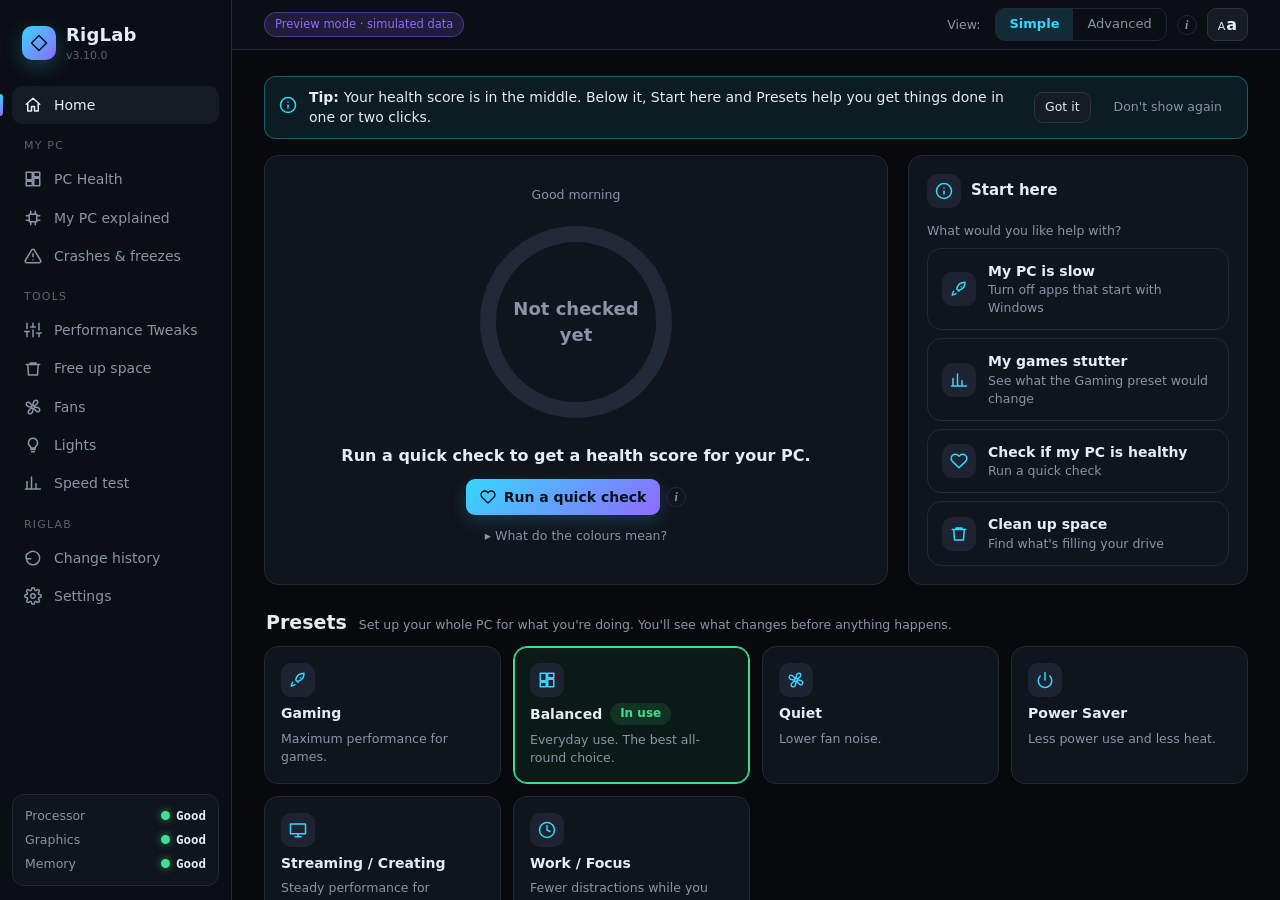
==== commit fb075d81: "Full health check, help and tutorials, extras, themes, text size and overlay rework (3.10.0) Help: f" ====
--- a/riglab/web/index.html
+++ b/riglab/web/index.html
@@ -8,7 +8,8 @@
 <script>
 /* apply the saved theme before anything is drawn (no flash of the wrong theme) */
 try { const t = JSON.parse(localStorage.getItem("riglab.theme") || "{}"); const m = t.theme === "system" ? (matchMedia("(prefers-color-scheme: light)").matches ? "light" : "dark") : (t.theme || "dark");
-  document.documentElement.dataset.theme = m; document.documentElement.dataset.accent = t.accent || "cyan"; } catch (e) { document.documentElement.dataset.theme = "dark"; }
+  document.documentElement.dataset.theme = m; document.documentElement.dataset.accent = t.accent || "cyan";
+  if (t.text_scale) document.documentElement.style.setProperty("--zoom", t.text_scale); } catch (e) { document.documentElement.dataset.theme = "dark"; }
 </script>
 </head>
 <body>
@@ -29,5 +30,7 @@
 <script src="js/pages_oc.js"></script>
 <script src="js/pages_crash.js"></script>
 <script src="js/pages_history.js"></script>
+<script src="js/pages_extras.js"></script>
+<script src="js/tour.js"></script>
 </body>
 </html>
--- a/riglab/web/app.css
+++ b/riglab/web/app.css
@@ -41,8 +41,8 @@
 ::-webkit-scrollbar-track { background: transparent; }
 
 /* ---------------------------------------------------------------- shell */
-.shell { display: grid; grid-template-columns: 232px 1fr; height: 100vh; }
-.sidebar { background: var(--bg-2); border-right: 1px solid var(--line); display: flex; flex-direction: column;
+.shell { display: grid; grid-template-columns: 232px 1fr; height: calc(100vh / var(--zoom, 1)); }
+.sidebar { background: var(--bg-2); border-right: 1px solid var(--line); display: flex; flex-direction: column; overflow-y: auto; min-height: 0;
   padding: 18px 12px 14px; gap: 2px; }
 .brand { display: flex; align-items: center; gap: 10px; padding: 4px 10px 20px; }
 .brand-mark { width: 34px; height: 34px; border-radius: 10px; background: var(--accent-grad); display: grid;
@@ -67,13 +67,17 @@
 .side-foot .k { color: var(--muted); }
 .side-foot .v { font-family: var(--mono); font-weight: 600; }
 
-.main { overflow-y: auto; overflow-x: hidden; }
+.content { display: flex; flex-direction: column; min-width: 0; height: calc(100vh / var(--zoom, 1)); }
+.topbar { display: flex; align-items: center; gap: 10px; padding: 8px 32px; border-bottom: 1px solid var(--line); background: var(--bg-2); flex: none; min-height: 48px; }
+.topbar .demo-tag { position: static; }
+.seg.seg-sm button { padding: 6px 14px; font-size: 13px; }
+.main { overflow-y: auto; overflow-x: hidden; flex: 1; min-height: 0; }
 .page { padding: 26px 32px 40px; max-width: 1500px; margin: 0 auto; animation: fade .25s ease; }
 @keyframes fade { from { opacity: 0; transform: translateY(6px); } to { opacity: 1; transform: none; } }
-.page-head { display: flex; align-items: flex-end; gap: 16px; margin-bottom: 20px; }
+.page-head { display: flex; align-items: flex-end; gap: 16px; margin-bottom: 20px; flex-wrap: wrap; }
 .page-head h1 { margin: 0; font-size: 26px; font-weight: 700; letter-spacing: -.2px; }
 .page-head p { margin: 4px 0 0; color: var(--muted); max-width: 760px; }
-.page-head .actions { margin-left: auto; display: flex; gap: 8px; }
+.page-head .actions { margin-left: auto; display: flex; gap: 8px; flex-wrap: wrap; justify-content: flex-end; }
 
 /* ---------------------------------------------------------------- layout helpers */
 .grid { display: grid; gap: 16px; }
@@ -189,7 +193,8 @@
 .bar { height: 10px; border-radius: 10px; background: var(--bg-2); overflow: hidden; border: 1px solid var(--line); }
 .bar > i { display: block; height: 100%; border-radius: 10px; background: var(--accent-grad); transition: width .6s; }
 .stat-big { font-size: 28px; font-weight: 700; font-family: var(--mono); letter-spacing: -.5px; }
-.quick { display: grid; grid-template-columns: repeat(2, 1fr); gap: 10px; }
+.quick { display: grid; grid-template-columns: repeat(auto-fit, minmax(min(100%, 200px), 1fr)); gap: 10px; }
+.quick .act { min-width: 0; } .quick .act .btn { flex: 1; min-width: 0; }
 .quick .btn { justify-content: flex-start; padding: 12px 14px; }
 .fanmini { display: grid; gap: 8px; }
 .fanmini .r { display: grid; grid-template-columns: 1fr 70px 46px; gap: 10px; align-items: center; font-size: 13px; }
@@ -220,7 +225,7 @@
 .icon-badge svg { width: 18px; height: 18px; color: var(--accent); }
 
 /* ---------------------------------------------------------------- benchmark / stress */
-.test-cards { display: grid; grid-template-columns: repeat(4, 1fr); gap: 12px; }
+.test-cards { display: grid; grid-template-columns: repeat(auto-fit, minmax(min(100%, 170px), 1fr)); gap: 12px; }
 .test-card { border: 1px solid var(--line-2); border-radius: 12px; padding: 14px; cursor: pointer; background: var(--bg-2);
   transition: .15s; display: grid; gap: 6px; }
 .test-card:hover { border-color: var(--muted); }
@@ -366,10 +371,67 @@
 [data-theme="light"] {
   --bg: #eef1f6; --bg-2: #f7f8fb; --panel: #ffffff; --panel-2: #f2f4f8; --panel-3: #e7ebf2;
   --line: #dde2ea; --line-2: #c9d0dc; --text: #151a24; --muted: #5b6577; --faint: #8a93a5;
-  --good: #12a35e; --warn: #c27c00; --bad: #d93348; --good-rgb: 18, 163, 94; --warn-rgb: 194, 124, 0; --bad-rgb: 217, 51, 72;
+  --good: #0f9655; --warn: #c27c00; --bad: #d93348; --good-rgb: 15, 150, 85; --warn-rgb: 194, 124, 0; --bad-rgb: 217, 51, 72;
   --bad-text: #b3182d; --shadow: 0 8px 24px rgba(20, 30, 50, .08); color-scheme: light;
+  --accent: #007ea8; --accent-rgb: 0, 126, 168; --accent-2: #6b47e8; --accent-2-rgb: 107, 71, 232; --on-accent: #fff;
 }
 [data-theme="light"] .card { box-shadow: 0 1px 2px rgba(20, 30, 50, .05); }
+/* Palette themes. Each sets backgrounds, text, its own accent (used when the accent is "Theme") and status colours.
+   Palettes are MIT-licensed (credited in Settings > About). Status colours were adjusted where needed so green /
+   yellow / red stay readable: tests/test_themes.py checks contrast for every theme. To add a theme: copy a block,
+   give it a new name, and add it to THEMES in web/js/app.js. */
+[data-theme="dracula"] {
+  --bg: #1e1f29; --bg-2: #21222c; --panel: #282a36; --panel-2: #303241; --panel-3: #3a3c4e; --line: #3d4052; --line-2: #565a73;
+  --text: #f8f8f2; --muted: #b6bad3; --faint: #8187a6;
+  --accent: #bd93f9; --accent-2: #ff79c6; --accent-rgb: 189, 147, 249; --accent-2-rgb: 255, 121, 198; --on-accent: #1e1f29;
+  --good: #50fa7b; --warn: #f1fa8c; --bad: #ff6e6e; --good-rgb: 80, 250, 123; --warn-rgb: 241, 250, 140; --bad-rgb: 255, 110, 110; --bad-text: #ffb3b3;
+}
+[data-theme="nord"] {
+  --bg: #242933; --bg-2: #2e3440; --panel: #3b4252; --panel-2: #434c5e; --panel-3: #4c566a; --line: #4c566a; --line-2: #5e6a82;
+  --text: #eceff4; --muted: #d0d6e0; --faint: #9aa4b8;
+  --accent: #88c0d0; --accent-2: #81a1c1; --accent-rgb: 136, 192, 208; --accent-2-rgb: 129, 161, 193; --on-accent: #2e3440;
+  --good: #a3be8c; --warn: #ebcb8b; --bad: #e08890; --good-rgb: 163, 190, 140; --warn-rgb: 235, 203, 139; --bad-rgb: 224, 136, 144; --bad-text: #f2c4c8;
+}
+[data-theme="catppuccin"] {
+  --bg: #11111b; --bg-2: #181825; --panel: #1e1e2e; --panel-2: #29293c; --panel-3: #313244; --line: #313244; --line-2: #45475a;
+  --text: #cdd6f4; --muted: #a6adc8; --faint: #7f849c;
+  --accent: #cba6f7; --accent-2: #89b4fa; --accent-rgb: 203, 166, 247; --accent-2-rgb: 137, 180, 250; --on-accent: #11111b;
+  --good: #a6e3a1; --warn: #f9e2af; --bad: #f38ba8; --good-rgb: 166, 227, 161; --warn-rgb: 249, 226, 175; --bad-rgb: 243, 139, 168; --bad-text: #f7b8c9;
+}
+[data-theme="gruvbox"] {
+  --bg: #1d2021; --bg-2: #1d2021; --panel: #282828; --panel-2: #32302f; --panel-3: #3c3836; --line: #3c3836; --line-2: #504945;
+  --text: #ebdbb2; --muted: #c9b99a; --faint: #928374;
+  --accent: #83a598; --accent-2: #d3869b; --accent-rgb: 131, 165, 152; --accent-2-rgb: 211, 134, 155; --on-accent: #1d2021;
+  --good: #b8bb26; --warn: #fabd2f; --bad: #fb4934; --good-rgb: 184, 187, 38; --warn-rgb: 250, 189, 47; --bad-rgb: 251, 73, 52; --bad-text: #fca092;
+}
+[data-theme="solarized"] {
+  --bg: #00212b; --bg-2: #002b36; --panel: #073642; --panel-2: #0b3e4b; --panel-3: #104754; --line: #124a58; --line-2: #2a5f6c;
+  --text: #eee8d5; --muted: #a9b7b7; --faint: #7d9196;
+  --accent: #2aa198; --accent-2: #6c71c4; --accent-rgb: 42, 161, 152; --accent-2-rgb: 108, 113, 196; --on-accent: #002b36;
+  --good: #a3b818; --warn: #d9a514; --bad: #f2645f; --good-rgb: 163, 184, 24; --warn-rgb: 217, 165, 20; --bad-rgb: 242, 100, 95; --bad-text: #f9b1ae;
+}
+[data-theme="tokyo"] {
+  --bg: #13131a; --bg-2: #16161e; --panel: #1a1b26; --panel-2: #222436; --panel-3: #292e42; --line: #292e42; --line-2: #3b4261;
+  --text: #c0caf5; --muted: #a9b1d6; --faint: #737aa2;
+  --accent: #7aa2f7; --accent-2: #bb9af7; --accent-rgb: 122, 162, 247; --accent-2-rgb: 187, 154, 247; --on-accent: #13131a;
+  --good: #9ece6a; --warn: #e0af68; --bad: #f7768e; --good-rgb: 158, 206, 106; --warn-rgb: 224, 175, 104; --bad-rgb: 247, 118, 142; --bad-text: #fbb4c1;
+}
+[data-theme="onedark"] {
+  --bg: #1b1d23; --bg-2: #21252b; --panel: #282c34; --panel-2: #2c313a; --panel-3: #333842; --line: #3b4048; --line-2: #4b5263;
+  --text: #d7dae0; --muted: #aab1be; --faint: #7f8794;
+  --accent: #61afef; --accent-2: #c678dd; --accent-rgb: 97, 175, 239; --accent-2-rgb: 198, 120, 221; --on-accent: #1b1d23;
+  --good: #98c379; --warn: #e5c07b; --bad: #ef7a83; --good-rgb: 152, 195, 121; --warn-rgb: 229, 192, 123; --bad-rgb: 239, 122, 131; --bad-text: #f6b9be;
+}
+[data-theme="contrast"] {
+  --bg: #000000; --bg-2: #000000; --panel: #000000; --panel-2: #111111; --panel-3: #1c1c1c; --line: #9a9a9a; --line-2: #d0d0d0;
+  --text: #ffffff; --muted: #e6e6e6; --faint: #c2c2c2;
+  --accent: #00e5ff; --accent-2: #ffffff; --accent-rgb: 0, 229, 255; --accent-2-rgb: 255, 255, 255; --on-accent: #000000;
+  --good: #3cff6e; --warn: #ffe600; --bad: #ff6b6b; --good-rgb: 60, 255, 110; --warn-rgb: 255, 230, 0; --bad-rgb: 255, 107, 107; --bad-text: #ffc2c2;
+  --shadow: none; --card-glow: 0 0 0 2px var(--accent);
+}
+[data-theme="contrast"] .card, [data-theme="contrast"] .btn, [data-theme="contrast"] .preset, [data-theme="contrast"] .home-tile { border-width: 2px; }
+[data-theme="contrast"] :focus-visible { outline: 3px solid var(--accent) !important; outline-offset: 2px; }
+
 [data-theme="light"] ::-webkit-scrollbar-thumb { border-color: var(--bg); }
 [data-accent="cyan"]    { --accent: #36d6ff; --accent-2: #8f6bff; --accent-rgb: 54, 214, 255; --accent-2-rgb: 143, 107, 255; --on-accent: #061018; }
 [data-accent="violet"]  { --accent: #a37bff; --accent-2: #ff5fb8; --accent-rgb: 163, 123, 255; --accent-2-rgb: 255, 95, 184; --on-accent: #12051f; }
@@ -378,7 +440,7 @@
 [data-accent="crimson"] { --accent: #ff4d6d; --accent-2: #ff9a3d; --accent-rgb: 255, 77, 109; --accent-2-rgb: 255, 154, 61; --on-accent: #1a0308; }
 [data-accent="ocean"]   { --accent: #4d8dff; --accent-2: #36d6ff; --accent-rgb: 77, 141, 255; --accent-2-rgb: 54, 214, 255; --on-accent: #030b1a; }
 [data-accent="mono"]    { --accent: #c7cedb; --accent-2: #7d8799; --accent-rgb: 199, 206, 219; --accent-2-rgb: 125, 135, 153; --on-accent: #0b0e14; }
-[data-theme="light"][data-accent="cyan"]    { --accent: #0098c7; --accent-rgb: 0, 152, 199; --accent-2: #6b47e8; --accent-2-rgb: 107, 71, 232; --on-accent: #fff; }
+[data-theme="light"][data-accent="cyan"]    { --accent: #007ea8; --accent-rgb: 0, 126, 168; --accent-2: #6b47e8; --accent-2-rgb: 107, 71, 232; --on-accent: #fff; }
 [data-theme="light"][data-accent="violet"]  { --accent: #7c4dff; --accent-rgb: 124, 77, 255; --accent-2: #e0389a; --on-accent: #fff; }
 [data-theme="light"][data-accent="emerald"] { --accent: #0f9f6e; --accent-rgb: 15, 159, 110; --accent-2: #0b84c6; --on-accent: #fff; }
 [data-theme="light"][data-accent="amber"]   { --accent: #d98400; --accent-rgb: 217, 132, 0; --accent-2: #e2531f; --on-accent: #fff; }
@@ -468,3 +530,80 @@
 .hist-row:last-child { border-bottom: 0; }
 .hist-row.undone .hist-title { text-decoration: line-through; color: var(--muted); }
 .side-foot .tl { width: 9px; height: 9px; margin-right: 6px; }
+
+/* ---------------------------------------------------------------- keys, health dial, presets */
+details.key { font-size: 12.5px; color: var(--muted); }
+details.key > summary { cursor: pointer; color: var(--muted); padding: 4px 0; user-select: none; display: inline-block; }
+details.key > summary:hover { color: var(--accent); }
+details.key .key-body { display: grid; gap: 6px; padding: 8px 12px; margin-top: 4px; border: 1px solid var(--line); border-radius: 10px; background: var(--panel-2); max-width: 560px; }
+.key-row { display: flex; align-items: center; gap: 10px; }
+.key-row .pill { min-width: 86px; text-align: center; }
+.key-sep { border-top: 1px solid var(--line); margin: 2px 0; }
+.key-ic svg { width: 16px; height: 16px; color: var(--muted); }
+.hdial-wrap { display: flex; flex-direction: column; align-items: center; gap: 12px; text-align: center; }
+.hdial { position: relative; width: 220px; height: 220px; }
+.hdial.link { cursor: pointer; border-radius: 50%; }
+.hdial.link:hover svg, .hdial.link:focus-visible svg { transform: scale(1.03); }
+.hdial.link:focus-visible { outline: 2px solid var(--accent); outline-offset: 6px; }
+.hdial svg { width: 100%; height: 100%; transition: transform .2s; }
+.hdial-mid { position: absolute; inset: 0; display: flex; flex-direction: column; align-items: center; justify-content: center; }
+.hdial-num { font-size: 58px; font-weight: 750; line-height: 1; letter-spacing: -.03em; }
+.hdial-num small { font-size: 22px; margin-left: 2px; }
+.hdial-none { font-size: 18px; font-weight: 650; color: var(--muted); max-width: 140px; }
+.hdial-say { font-size: 16px; font-weight: 600; max-width: 520px; line-height: 1.45; }
+.home-center { display: flex; flex-direction: column; align-items: center; gap: 8px; padding: 30px 20px 24px; }
+.preset-row { display: grid; grid-template-columns: repeat(auto-fill, minmax(200px, 1fr)); gap: 12px; }
+.preset { display: flex; flex-direction: column; align-items: flex-start; gap: 6px; padding: 16px; border-radius: 14px; border: 1px solid var(--line);
+  background: var(--panel); color: inherit; font: inherit; text-align: left; cursor: pointer; }
+.preset:hover, .preset:focus-visible { border-color: var(--accent); outline: none; transform: translateY(-1px); }
+.preset.on { border-color: var(--good); background: rgba(var(--good-rgb), .08); box-shadow: 0 0 0 1px var(--good) inset; }
+.preset-name { font-weight: 650; display: flex; gap: 8px; align-items: center; }
+.preset-note { grid-column: 1 / -1; }
+.modal.drawer { max-width: 560px; max-height: calc(100vh - 40px); overflow-y: auto; }
+.pp-sec { display: grid; grid-template-columns: 150px 1fr; gap: 14px; padding: 10px 0; border-bottom: 1px solid var(--line); line-height: 1.5; }
+.pp-list { margin: 0; padding-left: 18px; }
+.pp-list li { margin: 2px 0; }
+.report-item { display: grid; grid-template-columns: auto 1fr auto; gap: 14px; align-items: center; padding: 12px 0; border-bottom: 1px solid var(--line); }
+.report-item:last-child { border-bottom: 0; }
+.home-h2 { margin: 0; font-size: 19px; }
+
+/* ---------------------------------------------------------------- text size menu + theme cards */
+.btn.aa { gap: 1px; padding: 4px 10px; align-items: baseline; }
+.aa-menu { position: fixed; z-index: 1100; background: var(--panel); border: 1px solid var(--line-2); border-radius: 12px; padding: 6px; box-shadow: var(--shadow); min-width: 180px; }
+.aa-menu button { display: flex; justify-content: space-between; align-items: center; gap: 16px; width: 100%; border: 0; background: transparent; padding: 8px 10px; border-radius: 8px; cursor: pointer; text-align: left; }
+.aa-menu button:hover, .aa-menu button.on { background: rgba(var(--accent-rgb), .14); }
+.theme-grid { display: grid; grid-template-columns: repeat(auto-fill, minmax(150px, 1fr)); gap: 12px; }
+.theme-card { border: 2px solid var(--line); border-radius: 12px; overflow: hidden; cursor: pointer; background: var(--panel); text-align: left; padding: 0; color: var(--text); }
+.theme-card.on { border-color: var(--accent); box-shadow: 0 0 0 1px var(--accent); }
+.theme-card:focus-visible { outline: 2px solid var(--accent); outline-offset: 2px; }
+.theme-pv { background: var(--bg); padding: 10px; display: grid; grid-template-columns: 20px 1fr; gap: 6px; height: 74px; }
+.theme-pv .side { background: var(--bg-2); border-radius: 4px; }
+.theme-pv .main { background: var(--panel); border: 1px solid var(--line); border-radius: 6px; padding: 6px; display: flex; flex-direction: column; gap: 5px; }
+.theme-pv .ln { height: 5px; border-radius: 3px; background: var(--text); opacity: .85; width: 70%; }
+.theme-pv .ln.m { background: var(--muted); width: 50%; }
+.theme-pv .dots { display: flex; gap: 4px; margin-top: auto; }
+.theme-pv .dots i { width: 9px; height: 9px; border-radius: 50%; }
+.theme-name { padding: 8px 10px; font-weight: 650; font-size: 13px; background: var(--panel); color: var(--text); }
+
+/* ---------------------------------------------------------------- walkthrough, tips, Start here */
+.tour { position: fixed; inset: 0; z-index: 1200; }
+.tour-spot { position: fixed; border-radius: 14px; box-shadow: 0 0 0 9999px rgba(0, 0, 0, .62); outline: 2px solid var(--accent); pointer-events: none; transition: all .25s; }
+.tour-card { position: fixed; width: 340px; background: var(--panel); border: 1px solid var(--line-2); border-radius: 14px; padding: 16px 18px; box-shadow: var(--shadow); }
+.tour-card h3 { margin: 4px 0 6px; font-size: 17px; }
+.tour-card p { margin: 0 0 14px; line-height: 1.5; }
+.tip { display: flex; align-items: center; gap: 12px; padding: 10px 14px; margin-bottom: 16px; border-radius: 12px;
+  background: rgba(var(--accent-rgb), .09); border: 1px solid rgba(var(--accent-rgb), .35); }
+.tip-ic svg { width: 18px; height: 18px; color: var(--accent); }
+.tip-txt { flex: 1; line-height: 1.45; }
+.flash { animation: flash 2s ease; }
+@keyframes flash { 0%, 60% { box-shadow: 0 0 0 3px var(--accent); } 100% { box-shadow: none; } }
+.home-top { display: grid; grid-template-columns: minmax(0, 1fr) minmax(260px, 340px); gap: 20px; align-items: stretch; }
+.start-here { display: flex; flex-direction: column; gap: 8px; }
+.start-here .goal { padding: 12px 14px; }
+@media (max-width: 1100px) { .home-top { grid-template-columns: 1fr; } }
+.impact { min-width: 92px; text-align: center; }
+.file-row { display: grid; grid-template-columns: auto minmax(0, 1fr) auto auto; gap: 12px; align-items: center; padding: 10px 0; border-bottom: 1px solid var(--line); }
+.file-row:last-child { border-bottom: 0; }
+.file-row .nm { overflow: hidden; text-overflow: ellipsis; white-space: nowrap; }
+.explain-item { display: grid; grid-template-columns: auto auto minmax(0, 1fr); gap: 14px; align-items: start; padding: 14px 0; border-bottom: 1px solid var(--line); }
+.explain-item:last-child { border-bottom: 0; }
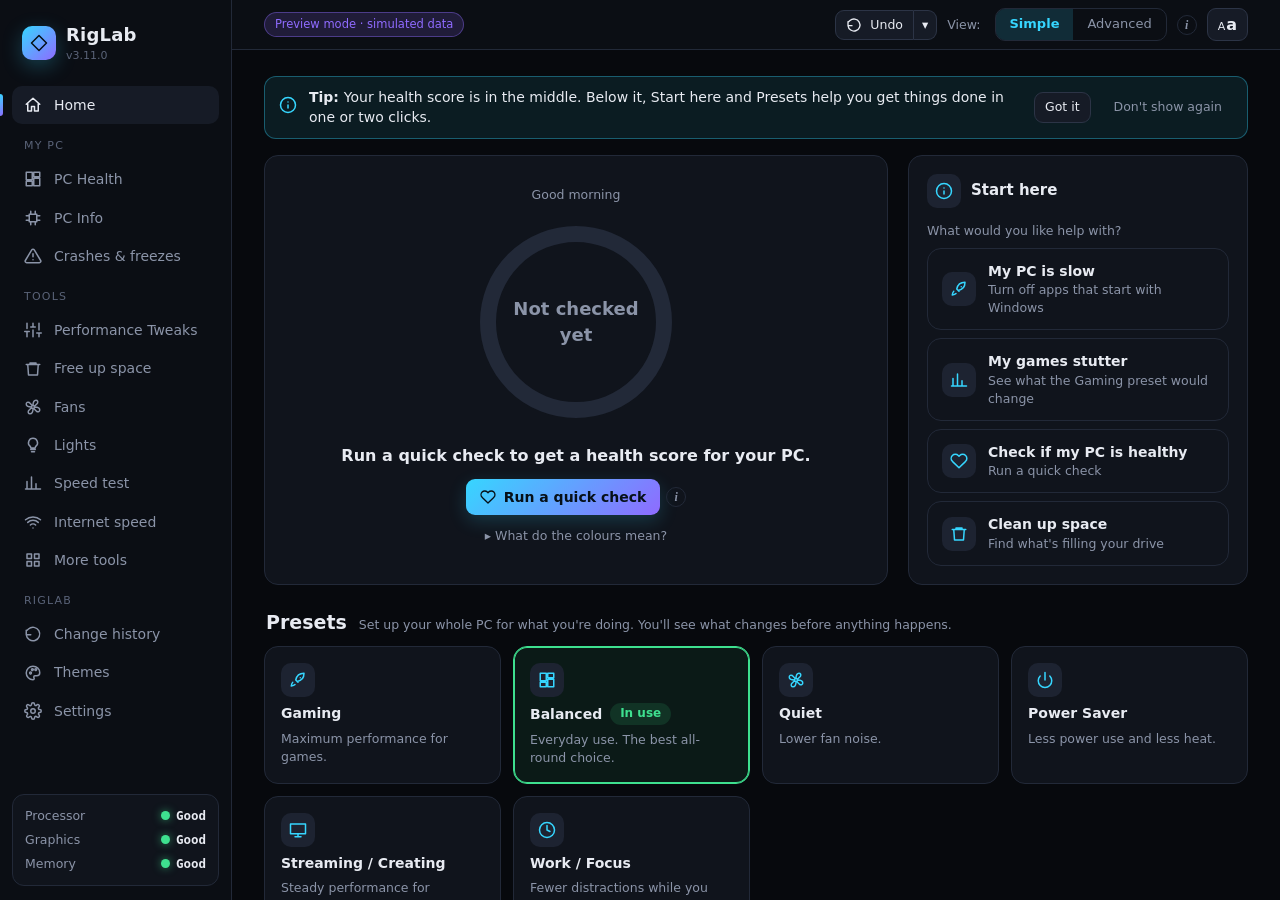
==== commit 3f239502: "Overlay fix, after-boot lighting rescan, internet speed test, Undo button, Themes page (3.11.0) - Ov" ====
--- a/riglab/web/index.html
+++ b/riglab/web/index.html
@@ -15,6 +15,7 @@
 <body>
 <script src="js/ui.js"></script>
 <script src="js/explain_data.js"></script>
+<script src="js/features.js"></script>
 <script src="js/simple.js"></script>
 <script src="js/demo.js"></script>
 <script src="js/app.js"></script>
@@ -31,6 +32,7 @@
 <script src="js/pages_crash.js"></script>
 <script src="js/pages_history.js"></script>
 <script src="js/pages_extras.js"></script>
+<script src="js/pages_net.js"></script>
 <script src="js/tour.js"></script>
 </body>
 </html>
--- a/riglab/web/app.css
+++ b/riglab/web/app.css
@@ -545,7 +545,8 @@
 .hdial.link { cursor: pointer; border-radius: 50%; }
 .hdial.link:hover svg, .hdial.link:focus-visible svg { transform: scale(1.03); }
 .hdial.link:focus-visible { outline: 2px solid var(--accent); outline-offset: 6px; }
-.hdial svg { width: 100%; height: 100%; transition: transform .2s; }
+.hdial svg { width: 100%; height: 100%; }
+.hdial .hd-svg { position: relative; transition: transform .2s; }
 .hdial-mid { position: absolute; inset: 0; display: flex; flex-direction: column; align-items: center; justify-content: center; }
 .hdial-num { font-size: 58px; font-weight: 750; line-height: 1; letter-spacing: -.03em; }
 .hdial-num small { font-size: 22px; margin-left: 2px; }
@@ -607,3 +608,65 @@
 .file-row .nm { overflow: hidden; text-overflow: ellipsis; white-space: nowrap; }
 .explain-item { display: grid; grid-template-columns: auto auto minmax(0, 1fr); gap: 14px; align-items: start; padding: 14px 0; border-bottom: 1px solid var(--line); }
 .explain-item:last-child { border-bottom: 0; }
+
+/* ---------------------------------------------------------------- 3.11: Undo button, advanced links, tools, speed test */
+.undo-split { display: inline-flex; }
+.undo-split .undo-main { border-top-right-radius: 0; border-bottom-right-radius: 0; }
+.undo-split .undo-caret { border-top-left-radius: 0; border-bottom-left-radius: 0; border-left: 0; padding: 4px 8px; }
+.undo-split button:disabled { opacity: .45; cursor: default; }
+.undo-menu { min-width: 340px; max-width: 420px; }
+.undo-row { display: grid; grid-template-columns: minmax(0, 1fr) auto; gap: 10px; align-items: center; padding: 7px 8px; border-radius: 8px; }
+.undo-row:hover { background: rgba(var(--accent-rgb), .08); }
+.undo-t { overflow: hidden; text-overflow: ellipsis; white-space: nowrap; font-size: 13px; }
+.adv-link { display: grid; grid-template-columns: auto minmax(0, 1fr) auto; gap: 12px; align-items: center; padding: 12px 14px; border-radius: 12px;
+  border: 1px dashed var(--line-2); background: var(--panel); cursor: pointer; }
+.adv-link:hover, .adv-link:focus-visible { border-color: var(--accent); outline: none; }
+.adv-go { color: var(--accent); font-weight: 600; font-size: 13px; white-space: nowrap; }
+.tool-list { display: grid; gap: 4px; }
+.tool-row { display: flex; justify-content: space-between; gap: 12px; padding: 10px 12px; border: 0; border-radius: 8px; background: transparent; color: inherit; font: inherit; text-align: left; cursor: pointer; }
+.tool-row:hover { background: rgba(var(--accent-rgb), .08); }
+.feature-table { width: 100%; border-collapse: collapse; }
+.feature-table th, .feature-table td { text-align: left; padding: 8px 10px; border-bottom: 1px solid var(--line); vertical-align: top; }
+.feature-table th { color: var(--muted); font-size: 12px; font-weight: 600; }
+.net-tiles { display: grid; grid-template-columns: repeat(auto-fit, minmax(min(100%, 150px), 1fr)); gap: 12px; }
+.net-tile { padding: 12px; border: 1px solid var(--line); border-radius: 12px; background: var(--panel-2); display: grid; gap: 4px; }
+.hist-mini { display: grid; grid-template-columns: 150px repeat(3, minmax(0, 1fr)) 80px; gap: 10px; padding: 6px 0; border-bottom: 1px solid var(--line); font-size: 13px; }
+@media (max-width: 900px) { .hist-mini { grid-template-columns: 1fr 1fr; } }
+
+/* ---------------------------------------------------------------- health dial animation (GPU-friendly: transform/opacity only) */
+.hdial > * { position: absolute; inset: 0; }
+.hdial .hdial-mid { z-index: 2; }
+.hd-track { stroke: var(--line); }
+.hd-glow { border-radius: 50%; inset: -14px; background: radial-gradient(circle, var(--dial-c, var(--accent)) 0%, transparent 62%);
+  opacity: 0; will-change: opacity, transform; pointer-events: none; }
+.hd-scan { opacity: 0; will-change: transform; pointer-events: none; transition: opacity .3s; }
+.hd-ripple { border-radius: 50%; border: 3px solid var(--dial-c, var(--accent)); opacity: 0; pointer-events: none; will-change: transform, opacity; }
+.hd-sparks circle { transition: none; }
+.hdial.running .hd-scan { opacity: 1; animation: hd-spin 1.5s linear infinite; }
+.hdial.running .hd-track { animation: hd-shimmer 1.8s ease-in-out infinite; }
+.hdial.running .hd-glow { opacity: .14; --dial-c: var(--accent); animation: hd-breathe 2.4s ease-in-out infinite; }
+.hdial.settled-good .hd-glow { animation: hd-breathe-calm 6s ease-in-out infinite; }
+.hdial.settled-warn .hd-glow { animation: hd-breathe-warn 3.2s ease-in-out infinite; }
+.hdial.settled-bad .hd-glow { animation: hd-breathe-bad 2.2s ease-in-out infinite; }
+.hdial.is-none .hdial-num, .hdial:not(.is-none) .hdial-none { display: none; }
+.hdial.is-none .hd-sub { display: none; }
+.hd-ripple.go { animation: hd-ripple 1.1s ease-out 1; }
+.hdial.fade-in .hdial-mid, .hdial.fade-in .hd-arc { animation: hd-fade .5s ease-out 1; }
+.hdial.paused *, .hdial.paused { animation-play-state: paused !important; }
+@keyframes hd-spin { to { transform: rotate(360deg); } }
+@keyframes hd-shimmer { 0%, 100% { stroke-opacity: 1; } 50% { stroke-opacity: .45; } }
+@keyframes hd-breathe { 0%, 100% { opacity: .08; transform: scale(.97); } 50% { opacity: .2; transform: scale(1.02); } }
+@keyframes hd-breathe-calm { 0%, 100% { opacity: .08; transform: scale(.98); } 50% { opacity: .18; transform: scale(1.01); } }
+@keyframes hd-breathe-warn { 0%, 100% { opacity: .12; transform: scale(.97); } 50% { opacity: .34; transform: scale(1.03); } }
+@keyframes hd-breathe-bad { 0%, 100% { opacity: .16; transform: scale(.96); } 50% { opacity: .46; transform: scale(1.04); } }
+@keyframes hd-ripple { 0% { opacity: .65; transform: scale(.86); } 100% { opacity: 0; transform: scale(1.28); } }
+@keyframes hd-fade { from { opacity: 0; } to { opacity: 1; } }
+/* Reduce animations (Settings) or Windows' "Animation effects" off: no moving effects, just fades */
+html.reduce-motion .hdial *, html.reduce-motion .hdial { animation: none !important; }
+html.reduce-motion .hdial.fade-in .hdial-mid, html.reduce-motion .hdial.fade-in .hd-arc { animation: hd-fade .5s ease-out 1 !important; }
+html.reduce-motion .hdial.settled-good .hd-glow, html.reduce-motion .hdial.settled-warn .hd-glow, html.reduce-motion .hdial.settled-bad .hd-glow { opacity: .14; }
+@media (prefers-reduced-motion: reduce) {
+  .hdial *, .hdial { animation: none !important; }
+  .hdial.fade-in .hdial-mid, .hdial.fade-in .hd-arc { animation: hd-fade .5s ease-out 1 !important; }
+  .hdial.settled-good .hd-glow, .hdial.settled-warn .hd-glow, .hdial.settled-bad .hd-glow { opacity: .14; }
+}
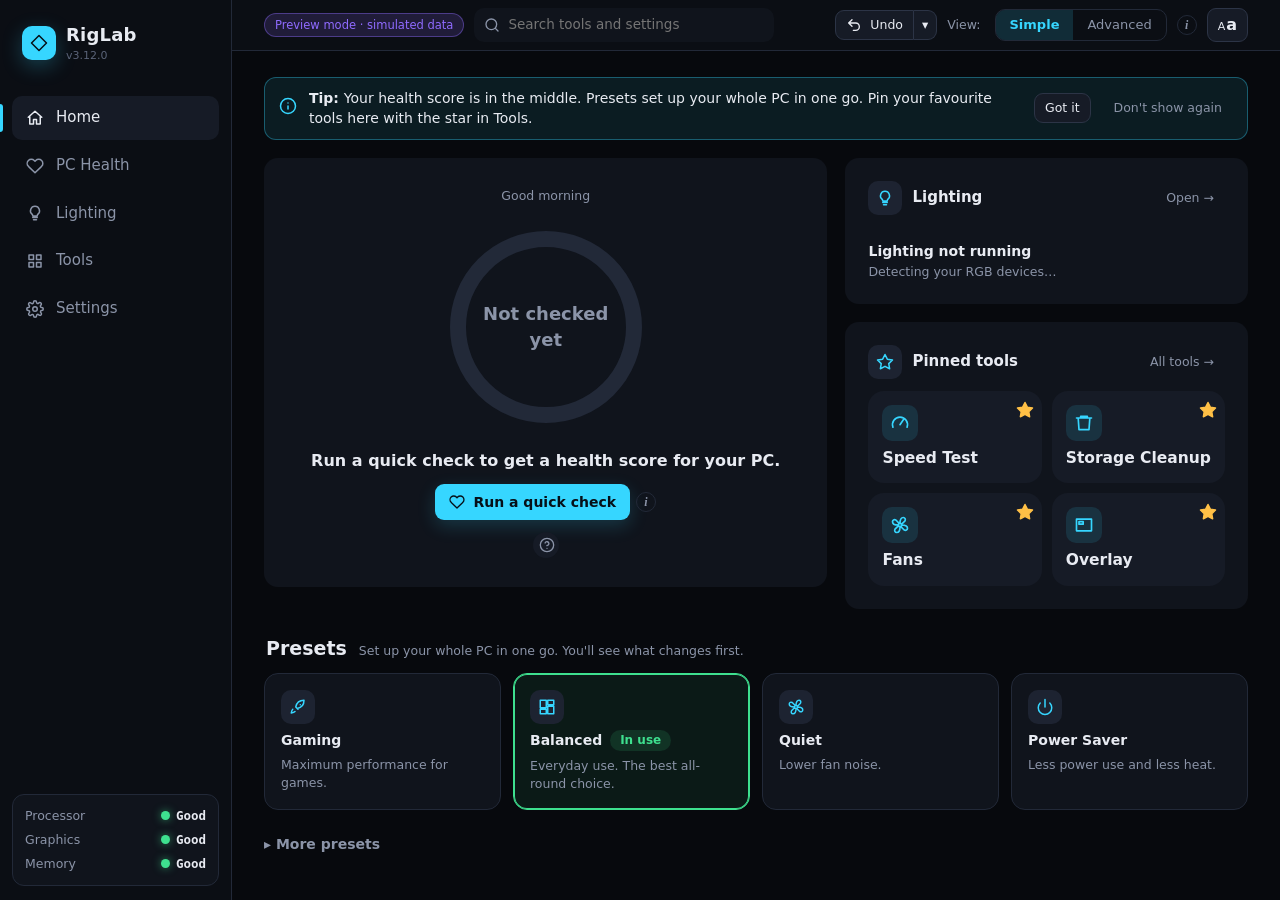
==== commit 3d83aae5: "3.12.0 work in progress" ====
--- a/riglab/web/index.html
+++ b/riglab/web/index.html
@@ -14,6 +14,7 @@
 </head>
 <body>
 <script src="js/ui.js"></script>
+<script src="js/gauge.js"></script>
 <script src="js/explain_data.js"></script>
 <script src="js/features.js"></script>
 <script src="js/simple.js"></script>
@@ -33,6 +34,7 @@
 <script src="js/pages_history.js"></script>
 <script src="js/pages_extras.js"></script>
 <script src="js/pages_net.js"></script>
+<script src="js/pages_overlay.js"></script>
 <script src="js/tour.js"></script>
 </body>
 </html>
--- a/riglab/web/app.css
+++ b/riglab/web/app.css
@@ -12,7 +12,7 @@
   --faint: #5a6378;
   --accent: #36d6ff;
   --accent-2: #8f6bff;
-  --accent-grad: linear-gradient(135deg, var(--accent) 0%, var(--accent-2) 100%);
+  --accent-grad: var(--accent);          /* 3.12: one accent colour per theme (no two-colour gradients) */
   --accent-rgb: 54, 214, 255;
   --accent-2-rgb: 143, 107, 255;
   --on-accent: #061018;
@@ -96,7 +96,7 @@
 .hide { display: none !important; }
 
 /* ---------------------------------------------------------------- cards */
-.card { background: var(--panel); border: 1px solid var(--line); border-radius: var(--radius); padding: 18px; position: relative; }
+.card { background: var(--panel); border: 1px solid transparent; border-radius: var(--radius); padding: 22px; position: relative; }
 .card.flush { padding: 0; overflow: hidden; }
 .card h3 { margin: 0 0 4px; font-size: 15px; font-weight: 650; display: flex; align-items: center; gap: 8px; }
 .card h3 svg { width: 16px; height: 16px; color: var(--accent); }
@@ -176,11 +176,6 @@
 
 /* ---------------------------------------------------------------- dashboard */
 .hero { display: grid; grid-template-columns: 170px 1fr; gap: 18px; align-items: center; }
-.gauge { position: relative; width: 170px; height: 170px; }
-.gauge svg { width: 100%; height: 100%; transform: rotate(135deg); }
-.gauge .g-val { position: absolute; inset: 0; display: grid; place-content: center; text-align: center; }
-.gauge .g-num { font-size: 36px; font-weight: 700; letter-spacing: -1px; line-height: 1; }
-.gauge .g-unit { font-size: 13px; color: var(--muted); margin-top: 4px; }
 .hero-name { font-size: 12.5px; color: var(--muted); margin-bottom: 10px; white-space: nowrap; overflow: hidden;
   text-overflow: ellipsis; }
 .kv3 { display: grid; grid-template-columns: repeat(3, 1fr); gap: 10px; margin-bottom: 10px; }
@@ -541,15 +536,6 @@
 .key-sep { border-top: 1px solid var(--line); margin: 2px 0; }
 .key-ic svg { width: 16px; height: 16px; color: var(--muted); }
 .hdial-wrap { display: flex; flex-direction: column; align-items: center; gap: 12px; text-align: center; }
-.hdial { position: relative; width: 220px; height: 220px; }
-.hdial.link { cursor: pointer; border-radius: 50%; }
-.hdial.link:hover svg, .hdial.link:focus-visible svg { transform: scale(1.03); }
-.hdial.link:focus-visible { outline: 2px solid var(--accent); outline-offset: 6px; }
-.hdial svg { width: 100%; height: 100%; }
-.hdial .hd-svg { position: relative; transition: transform .2s; }
-.hdial-mid { position: absolute; inset: 0; display: flex; flex-direction: column; align-items: center; justify-content: center; }
-.hdial-num { font-size: 58px; font-weight: 750; line-height: 1; letter-spacing: -.03em; }
-.hdial-num small { font-size: 22px; margin-left: 2px; }
 .hdial-none { font-size: 18px; font-weight: 650; color: var(--muted); max-width: 140px; }
 .hdial-say { font-size: 16px; font-weight: 600; max-width: 520px; line-height: 1.45; }
 .home-center { display: flex; flex-direction: column; align-items: center; gap: 8px; padding: 30px 20px 24px; }
@@ -633,40 +619,173 @@
 .hist-mini { display: grid; grid-template-columns: 150px repeat(3, minmax(0, 1fr)) 80px; gap: 10px; padding: 6px 0; border-bottom: 1px solid var(--line); font-size: 13px; }
 @media (max-width: 900px) { .hist-mini { grid-template-columns: 1fr 1fr; } }
 
-/* ---------------------------------------------------------------- health dial animation (GPU-friendly: transform/opacity only) */
-.hdial > * { position: absolute; inset: 0; }
-.hdial .hdial-mid { z-index: 2; }
-.hd-track { stroke: var(--line); }
-.hd-glow { border-radius: 50%; inset: -14px; background: radial-gradient(circle, var(--dial-c, var(--accent)) 0%, transparent 62%);
-  opacity: 0; will-change: opacity, transform; pointer-events: none; }
-.hd-scan { opacity: 0; will-change: transform; pointer-events: none; transition: opacity .3s; }
-.hd-ripple { border-radius: 50%; border: 3px solid var(--dial-c, var(--accent)); opacity: 0; pointer-events: none; will-change: transform, opacity; }
-.hd-sparks circle { transition: none; }
-.hdial.running .hd-scan { opacity: 1; animation: hd-spin 1.5s linear infinite; }
-.hdial.running .hd-track { animation: hd-shimmer 1.8s ease-in-out infinite; }
-.hdial.running .hd-glow { opacity: .14; --dial-c: var(--accent); animation: hd-breathe 2.4s ease-in-out infinite; }
-.hdial.settled-good .hd-glow { animation: hd-breathe-calm 6s ease-in-out infinite; }
-.hdial.settled-warn .hd-glow { animation: hd-breathe-warn 3.2s ease-in-out infinite; }
-.hdial.settled-bad .hd-glow { animation: hd-breathe-bad 2.2s ease-in-out infinite; }
-.hdial.is-none .hdial-num, .hdial:not(.is-none) .hdial-none { display: none; }
-.hdial.is-none .hd-sub { display: none; }
-.hd-ripple.go { animation: hd-ripple 1.1s ease-out 1; }
-.hdial.fade-in .hdial-mid, .hdial.fade-in .hd-arc { animation: hd-fade .5s ease-out 1; }
-.hdial.paused *, .hdial.paused { animation-play-state: paused !important; }
-@keyframes hd-spin { to { transform: rotate(360deg); } }
-@keyframes hd-shimmer { 0%, 100% { stroke-opacity: 1; } 50% { stroke-opacity: .45; } }
-@keyframes hd-breathe { 0%, 100% { opacity: .08; transform: scale(.97); } 50% { opacity: .2; transform: scale(1.02); } }
-@keyframes hd-breathe-calm { 0%, 100% { opacity: .08; transform: scale(.98); } 50% { opacity: .18; transform: scale(1.01); } }
-@keyframes hd-breathe-warn { 0%, 100% { opacity: .12; transform: scale(.97); } 50% { opacity: .34; transform: scale(1.03); } }
-@keyframes hd-breathe-bad { 0%, 100% { opacity: .16; transform: scale(.96); } 50% { opacity: .46; transform: scale(1.04); } }
-@keyframes hd-ripple { 0% { opacity: .65; transform: scale(.86); } 100% { opacity: 0; transform: scale(1.28); } }
-@keyframes hd-fade { from { opacity: 0; } to { opacity: 1; } }
-/* Reduce animations (Settings) or Windows' "Animation effects" off: no moving effects, just fades */
-html.reduce-motion .hdial *, html.reduce-motion .hdial { animation: none !important; }
-html.reduce-motion .hdial.fade-in .hdial-mid, html.reduce-motion .hdial.fade-in .hd-arc { animation: hd-fade .5s ease-out 1 !important; }
-html.reduce-motion .hdial.settled-good .hd-glow, html.reduce-motion .hdial.settled-warn .hd-glow, html.reduce-motion .hdial.settled-bad .hd-glow { opacity: .14; }
+/* ---------------------------------------------------------------- the shared Gauge (gauge.js): every dial in RigLab
+   GPU-friendly: only transform/opacity animate in CSS; JS moves the arc only while a number is changing. */
+.gauge2 { position: relative; width: var(--gsize, 220px); height: var(--gsize, 220px); flex: none; --g-c: var(--accent); }
+.gauge2 > * { position: absolute; inset: 0; }
+.gauge2 svg { width: 100%; height: 100%; }
+.gauge2 .g-track { stroke: var(--line); }
+.gauge2 .g-arc { transition: none; }
+.gauge2 .g-ticks text { fill: var(--muted); font-size: 11px; font-weight: 600; }
+.gauge2 .g-needle line { stroke: var(--text); } .gauge2 .g-needle circle { fill: var(--text); }
+.gauge2 .g-mid { z-index: 2; display: flex; flex-direction: column; align-items: center; justify-content: center; text-align: center; pointer-events: none; }
+.gauge2 .g-mid .g-center { pointer-events: auto; }
+.gauge2 .g-num { font-size: calc(var(--gsize, 220px) * .26); font-weight: 750; line-height: 1; letter-spacing: -.03em; font-variant-numeric: tabular-nums; }
+.gauge2 .g-num small { font-size: .38em; margin-left: 2px; font-weight: 650; color: var(--muted); }
+.gauge2.arc .g-num { font-size: calc(var(--gsize, 220px) * .22); }
+.gauge2 .g-sub { margin-top: 4px; font-size: max(11px, calc(var(--gsize, 220px) * .06)); }
+.gauge2.has-center .g-num, .gauge2.has-center .g-sub { display: none; }
+.gauge2 .g-glow { border-radius: 50%; inset: -12%; background: radial-gradient(circle, var(--g-c) 0%, transparent 62%); opacity: 0; will-change: opacity, transform; pointer-events: none; }
+.gauge2 .g-scan { opacity: 0; will-change: transform; pointer-events: none; transition: opacity .3s; }
+.gauge2 .g-ripple { border-radius: 50%; border: 3px solid var(--g-c); opacity: 0; pointer-events: none; will-change: transform, opacity; }
+.gauge2.arc .g-ripple { display: none; }
+.gauge2.g-running .g-scan { opacity: 1; animation: g-spin 1.5s linear infinite; }
+.gauge2.g-running .g-track { animation: g-shimmer 1.8s ease-in-out infinite; }
+.gauge2.g-running .g-glow { opacity: .14; animation: g-breathe 2.4s ease-in-out infinite; }
+.gauge2.g-follow .g-glow, .gauge2.st-accent .g-glow { opacity: .1; }
+.gauge2.st-good .g-glow { animation: g-breathe-calm 6s ease-in-out infinite; }
+.gauge2.st-warn .g-glow { animation: g-breathe-warn 3.2s ease-in-out infinite; }
+.gauge2.st-bad .g-glow { animation: g-breathe-bad 2.2s ease-in-out infinite; }
+.gauge2 .g-ripple.go { animation: g-ripple 1.1s ease-out 1; }
+.gauge2.g-fade .g-mid, .gauge2.g-fade .g-arc { animation: g-fade .5s ease-out 1; }
+.gauge2.paused, .gauge2.paused * { animation-play-state: paused !important; }
+.gauge2.link { cursor: pointer; border-radius: 50%; }
+.gauge2.link:hover .g-svg, .gauge2.link:focus-visible .g-svg { transform: scale(1.03); }
+.gauge2 .g-svg { transition: transform .2s; }
+.gauge2.link:focus-visible { outline: 2px solid var(--accent); outline-offset: 6px; }
+@keyframes g-spin { to { transform: rotate(360deg); } }
+@keyframes g-shimmer { 0%, 100% { stroke-opacity: 1; } 50% { stroke-opacity: .45; } }
+@keyframes g-breathe { 0%, 100% { opacity: .08; transform: scale(.97); } 50% { opacity: .2; transform: scale(1.02); } }
+@keyframes g-breathe-calm { 0%, 100% { opacity: .08; transform: scale(.98); } 50% { opacity: .18; transform: scale(1.01); } }
+@keyframes g-breathe-warn { 0%, 100% { opacity: .12; transform: scale(.97); } 50% { opacity: .34; transform: scale(1.03); } }
+@keyframes g-breathe-bad { 0%, 100% { opacity: .16; transform: scale(.96); } 50% { opacity: .46; transform: scale(1.04); } }
+@keyframes g-ripple { 0% { opacity: .65; transform: scale(.86); } 100% { opacity: 0; transform: scale(1.28); } }
+@keyframes g-fade { from { opacity: 0; } to { opacity: 1; } }
+/* Reduce animations (Settings) or Windows' "Animation effects" off: nothing moves, values just fade in */
+html.reduce-motion .gauge2, html.reduce-motion .gauge2 * { animation: none !important; }
+html.reduce-motion .gauge2.g-fade .g-mid, html.reduce-motion .gauge2.g-fade .g-arc { animation: g-fade .5s ease-out 1 !important; }
+html.reduce-motion .gauge2[class*="st-"] .g-glow { opacity: .14; }
 @media (prefers-reduced-motion: reduce) {
-  .hdial *, .hdial { animation: none !important; }
-  .hdial.fade-in .hdial-mid, .hdial.fade-in .hd-arc { animation: hd-fade .5s ease-out 1 !important; }
-  .hdial.settled-good .hd-glow, .hdial.settled-warn .hd-glow, .hdial.settled-bad .hd-glow { opacity: .14; }
-}
+  .gauge2, .gauge2 * { animation: none !important; }
+  .gauge2.g-fade .g-mid, .gauge2.g-fade .g-arc { animation: g-fade .5s ease-out 1 !important; }
+  .gauge2[class*="st-"] .g-glow { opacity: .14; }
+}
+
+/* ---------------------------------------------------------------- 3.12: calmer layout, Tools grid, search, pins */
+.page { max-width: 1280px; }
+.page > * + * { margin-top: 18px; }
+.grid { gap: 18px; }
+.mt { margin-top: 18px; }
+.nav { padding: 11px 14px; font-size: 15px; }
+#navbox { display: grid; gap: 4px; padding-top: 10px; }
+.back-btn { margin-bottom: 4px; }
+.back-btn svg { width: 16px; height: 16px; }
+.settings-tabs { margin-bottom: 6px; }
+.pill.adv { font-size: 10.5px; padding: 1px 7px; margin-left: 6px; background: rgba(var(--accent-rgb), .12); color: var(--accent); border: 0; }
+/* search box in the top bar */
+.gsearch { position: relative; display: flex; align-items: center; gap: 8px; background: var(--panel); border-radius: 10px; padding: 0 10px; height: 34px; flex: 0 1 300px; min-width: 120px; }
+.gsearch > svg { width: 16px; height: 16px; color: var(--muted); flex: none; }
+.search-in { border: 0 !important; background: transparent !important; outline: none; color: var(--text); width: 100%; font: inherit; font-size: 13.5px; padding: 0 !important; }
+.search-list { position: absolute; top: 40px; left: 0; width: 380px; max-width: 80vw; background: var(--panel); border: 1px solid var(--line-2); border-radius: 12px;
+  padding: 6px; z-index: 60; box-shadow: 0 12px 40px rgba(0, 0, 0, .35); }
+.search-row { display: grid; grid-template-columns: 18px minmax(0, 1fr) auto auto; gap: 10px; align-items: center; width: 100%; text-align: left; padding: 9px 10px;
+  border: 0; border-radius: 8px; background: transparent; color: inherit; font: inherit; cursor: pointer; }
+.search-row svg { width: 16px; height: 16px; color: var(--accent); }
+.search-row:hover, .search-row:focus-visible { background: rgba(var(--accent-rgb), .1); outline: none; }
+.hide { display: none !important; }
+/* Tools: big tiles like a phone's home screen */
+.tile-grid { display: grid; grid-template-columns: repeat(auto-fill, minmax(190px, 1fr)); gap: 16px; }
+.tile { position: relative; background: var(--panel); border-radius: 16px; padding: 20px 18px 18px; cursor: pointer; display: flex; flex-direction: column; gap: 6px;
+  min-height: 150px; transition: transform .15s, background .15s; outline: none; }
+.tile:hover, .tile:focus-visible { background: var(--panel-2); transform: translateY(-2px); }
+.tile:focus-visible { box-shadow: 0 0 0 2px var(--accent); }
+.tile-icon { width: 46px; height: 46px; border-radius: 14px; display: grid; place-items: center; background: rgba(var(--accent-rgb), .12); color: var(--accent); margin-bottom: 6px; }
+.tile-icon svg { width: 24px; height: 24px; }
+.tile-name { font-weight: 650; font-size: 15.5px; }
+.tile-desc { color: var(--muted); font-size: 13px; line-height: 1.4; }
+.tile-adv .tile-icon { background: var(--panel-2); color: var(--muted); }
+.tile-adv-tag { margin-top: auto; color: var(--accent); font-size: 12px; font-weight: 600; }
+.tile-star { position: absolute; top: 10px; right: 10px; width: 32px; height: 32px; border-radius: 50%; border: 0; background: transparent; color: var(--faint);
+  display: grid; place-items: center; cursor: pointer; }
+.tile-star svg { width: 18px; height: 18px; }
+.tile-star:hover { color: var(--warn); background: var(--panel-2); }
+.tile-star.on { color: var(--warn); }
+.tile-star.on svg { fill: currentColor; }
+.pin-grid { display: grid; grid-template-columns: repeat(2, minmax(0, 1fr)); gap: 10px; }
+.pin-grid .tile { min-height: 0; padding: 14px; background: var(--panel-2); }
+.pin-grid .tile-desc, .pin-grid .tile-adv-tag { display: none; }
+.pin-grid .tile-icon { width: 36px; height: 36px; border-radius: 10px; margin: 0; }
+.pin-grid .tile-icon svg { width: 20px; height: 20px; }
+.pin-grid .tile-star { top: 6px; right: 6px; width: 26px; height: 26px; }
+/* calm Home */
+.home-calm { display: grid; grid-template-columns: minmax(0, 1.4fr) minmax(300px, 1fr); gap: 18px; align-items: start; }
+@media (max-width: 1000px) { .home-calm { grid-template-columns: 1fr; } }
+.home-center { display: flex; flex-direction: column; align-items: center; gap: 12px; padding: 28px; text-align: center; }
+.home-side { display: grid; gap: 18px; }
+.quiet-note { display: flex; align-items: center; gap: 10px; padding: 10px 14px; border-radius: 12px; background: var(--panel); font-size: 13.5px; }
+.quiet-note > span { flex: 1; }
+/* "?" keys */
+.key { position: relative; display: inline-flex; vertical-align: middle; }
+.key-q { width: 26px; height: 26px; border-radius: 50%; border: 0; background: var(--panel-2); color: var(--muted); display: grid; place-items: center; cursor: pointer; }
+.key-q svg { width: 16px; height: 16px; }
+.key-q:hover, .key-q[aria-expanded="true"] { color: var(--accent); }
+.key-pop { position: absolute; top: 32px; right: 0; z-index: 50; width: 300px; max-width: 80vw; padding: 12px 14px; border-radius: 12px; background: var(--panel);
+  border: 1px solid var(--line-2); box-shadow: 0 12px 40px rgba(0, 0, 0, .3); text-align: left; font-size: 13px; }
+.home-center .key-pop, .live-gauges + * .key-pop { right: auto; left: 50%; transform: translateX(-50%); }
+/* PC Health live dials */
+.live-gauges { display: grid; grid-template-columns: repeat(auto-fit, minmax(150px, 1fr)); gap: 12px; justify-items: center; margin: 4px 0 8px; }
+.live-g { display: flex; flex-direction: column; align-items: center; gap: 2px; }
+/* Speed test */
+.speed-stage { display: flex; flex-direction: column; align-items: center; gap: 14px; padding: 26px 22px; }
+.speed-row { display: grid; grid-template-columns: repeat(4, minmax(110px, 1fr)); gap: 12px; width: 100%; max-width: 760px; }
+@media (max-width: 760px) { .speed-row { grid-template-columns: repeat(2, 1fr); } }
+.speed-item { text-align: center; padding: 10px 6px; border-radius: 12px; transition: background .2s; }
+.speed-item.active { background: rgba(var(--accent-rgb), .1); }
+.speed-k { color: var(--muted); font-size: 12.5px; font-weight: 600; display: flex; gap: 6px; align-items: center; justify-content: center; }
+.speed-v { font-size: 26px; font-weight: 750; font-variant-numeric: tabular-nums; margin-top: 2px; }
+.speed-v small { font-size: 12px; color: var(--muted); font-weight: 600; }
+.speed-item:not(.has) .speed-v { color: var(--faint); }
+.speed-d { color: var(--muted); font-size: 11.5px; line-height: 1.35; margin-top: 4px; }
+.speed-gauge { padding: 6px 0; }
+.speed-go { width: 128px; height: 128px; border-radius: 50%; border: 0; background: var(--accent); color: var(--on-accent); font-size: 34px; font-weight: 800; letter-spacing: .04em;
+  cursor: pointer; box-shadow: 0 0 0 8px rgba(var(--accent-rgb), .15), 0 0 40px rgba(var(--accent-rgb), .35); transition: transform .15s, box-shadow .15s; }
+.speed-go:hover, .speed-go:focus-visible { transform: scale(1.05); box-shadow: 0 0 0 12px rgba(var(--accent-rgb), .18), 0 0 50px rgba(var(--accent-rgb), .45); outline: none; }
+.speed-go:active { transform: scale(.97); }
+html.reduce-motion .speed-go { transition: none; }
+.speed-under { text-align: center; max-width: 640px; }
+.speed-say { display: inline-flex; gap: 10px; align-items: center; font-size: 17px; font-weight: 600; }
+.speed-info { display: flex; flex-wrap: wrap; gap: 8px 18px; justify-content: center; color: var(--muted); font-size: 12.5px; }
+.speed-info > span { display: inline-flex; align-items: center; gap: 6px; }
+.speed-info svg { width: 14px; height: 14px; }
+/* Overlay settings: live preview */
+.ov-look { display: grid; grid-template-columns: minmax(0, 1fr) minmax(280px, 0.9fr); gap: 22px; align-items: start; }
+@media (max-width: 1000px) { .ov-look { grid-template-columns: 1fr; } }
+.ov-preview { min-height: 140px; border-radius: 14px; padding: 18px; display: grid; place-items: start; overflow: auto;
+  background: linear-gradient(135deg, #1d3a2a, #3a2a1d 45%, #1a2846); }
+.ov-preview.light { background: linear-gradient(135deg, #e9f1ff, #fff7e6 45%, #eef8ee); }
+.ov-preview img { display: block; border-radius: 8px; }
+.ovm { display: inline-flex; gap: calc(14px * var(--k)); align-items: center; padding: calc(6px * var(--k)) calc(12px * var(--k)); border-radius: calc(10px * var(--k));
+  background: color-mix(in srgb, var(--panel) var(--ov-a), transparent); border: 1px solid color-mix(in srgb, var(--line) var(--ov-a), transparent);
+  color: var(--ov-t); font: 700 calc(13px * var(--k)) "Segoe UI", sans-serif; white-space: nowrap; }
+.ovm.vert { flex-direction: column; align-items: stretch; gap: calc(2px * var(--k)); }
+.ovm.clear { background: none; border-color: transparent; text-shadow: 0 1px 2px #000, 0 0 4px #000; }
+.ovm-i { display: flex; align-items: baseline; gap: calc(5px * var(--k)); }
+.ovm.vert .ovm-i { justify-content: space-between; gap: calc(16px * var(--k)); }
+.ovm.vert .ovm-k { order: -1; }
+.ovm-v { font-size: 1.25em; } .ovm-v.big { font-size: 1.7em; }
+.ovm-u, .ovm-k { font-size: .75em; color: var(--muted); font-weight: 600; }
+.ovm-graph { width: calc(160px * var(--k)); height: calc(30px * var(--k)); border-bottom: 1px solid var(--line);
+  background: linear-gradient(transparent 60%, rgba(var(--accent-rgb), .25)); }
+/* Start-up log */
+.log-list { display: grid; gap: 2px; max-height: 360px; overflow: auto; margin: 6px 0 10px; }
+.log-row { display: grid; grid-template-columns: 14px 150px minmax(0, 1fr); gap: 10px; align-items: baseline; padding: 6px 4px; font-size: 13px; border-bottom: 1px solid var(--line); }
+.gauge2.needle .g-mid { justify-content: flex-end; padding-bottom: 4%; }
+.gauge2.needle .g-num { font-size: calc(var(--gsize, 220px) * .16); }
+.gauge2.needle .g-sub { margin-top: 2px; }
+.gauge2.needle.has-center .g-mid { justify-content: center; padding: 0; }
+.gauge2.needle .g-ticks text { font-size: 10px; }
+[data-theme="contrast"] .card, [data-theme="contrast"] .tile { border: 1px solid var(--line-2); }
+.demo-tag { white-space: nowrap; overflow: hidden; text-overflow: ellipsis; min-width: 0; flex: 0 1 auto; }
+.topbar .seg button { white-space: nowrap; }
+.topbar > * { flex-shrink: 0; }
+.topbar > .gsearch, .topbar > .demo-tag { flex-shrink: 1; }
